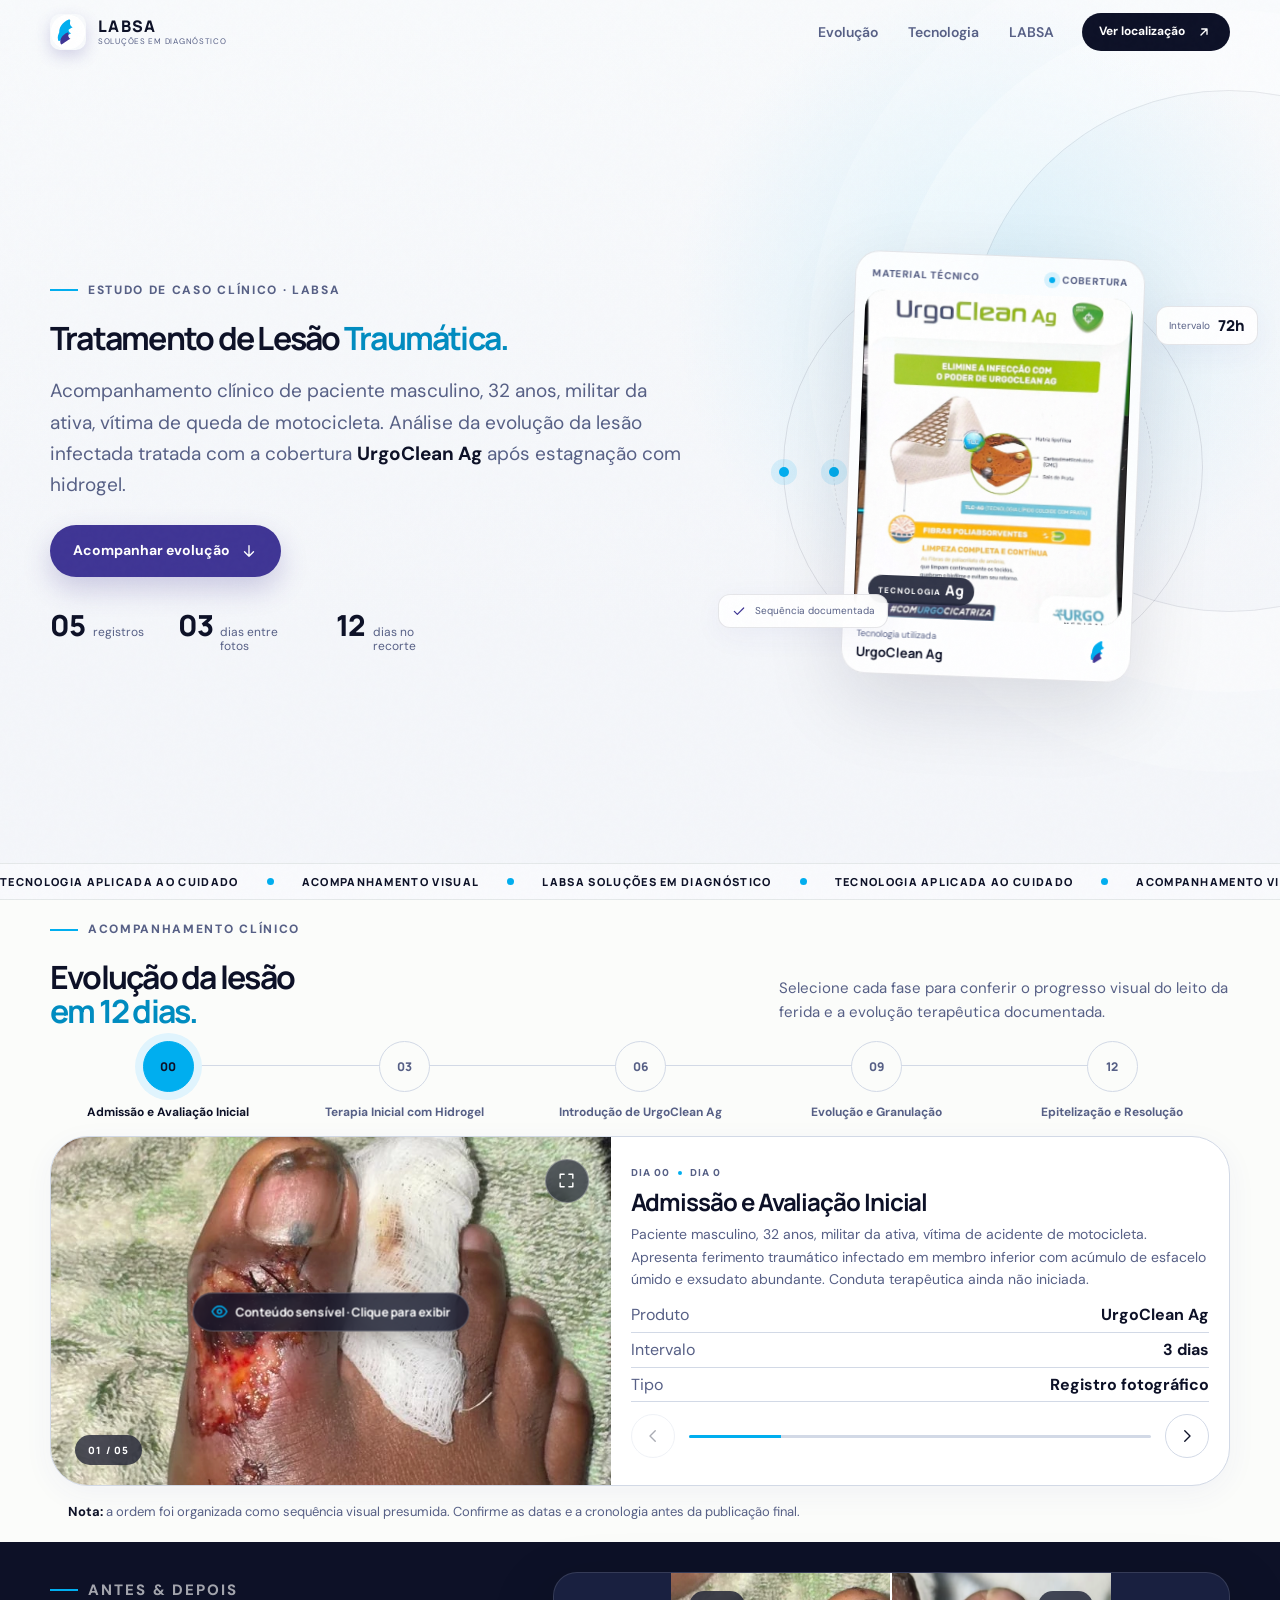
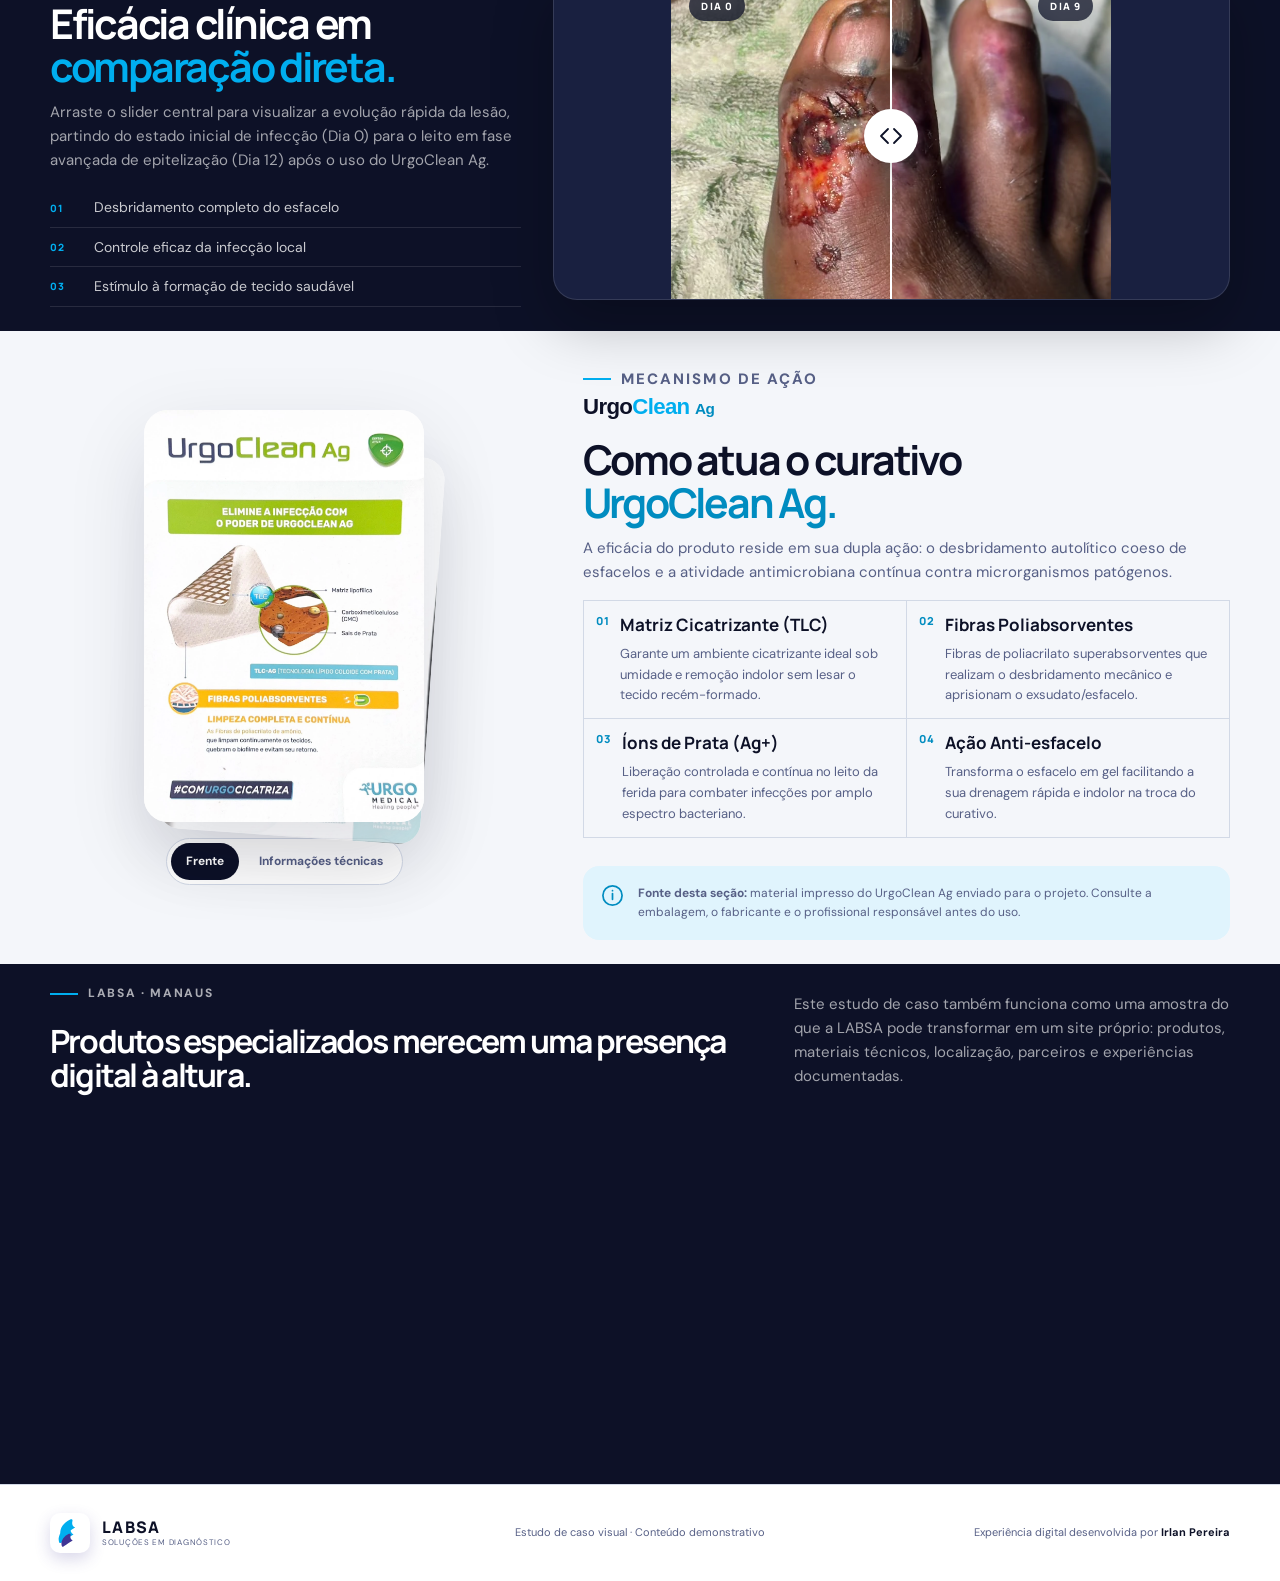
==== index.html @ f49d64cb "fix: corrige alinhamento da marca UrgoClean e adiciona controle amigavel de sensibilidade clinica" ====
<!doctype html>
<html lang="pt-BR" class="no-js">
<head>
  <meta charset="utf-8">
  <meta name="viewport" content="width=device-width, initial-scale=1">
  <meta name="theme-color" content="#0e2d28">
  <meta name="description" content="Estudo de caso visual LABSA com acompanhamento fotográfico em quatro registros e apresentação do UrgoClean Ag.">
  <meta property="og:title" content="LABSA · Estudo de caso visual">
  <meta property="og:description" content="Tecnologia, acompanhamento e cuidado apresentados em uma experiência digital responsiva.">
  <meta property="og:image" content="assets/brand/preview-card.webp">
  <title>LABSA · Estudo de caso visual</title>

  <link rel="preconnect" href="https://fonts.googleapis.com">
  <link rel="preconnect" href="https://fonts.gstatic.com" crossorigin>
  <link href="https://fonts.googleapis.com/css2?family=DM+Sans:wght@400;500;600;700&family=Manrope:wght@500;600;700;800&display=swap" rel="stylesheet">
  <link rel="icon" href="assets/brand/labsa-mark.svg" type="image/svg+xml">
  <link rel="stylesheet" href="styles.css">
  <script>document.documentElement.classList.remove('no-js');</script>
  <script src="case-data.js" defer></script>
  <script src="app.js" defer></script>
</head>
<body>
  <a class="skip-link" href="#conteudo">Ir para o conteúdo</a>

  <div class="reading-progress" aria-hidden="true"><span></span></div>

  <header class="site-header" data-header>
    <div class="header-shell">
      <a class="brand" href="#inicio" aria-label="LABSA — voltar ao início">
        <img src="assets/brand/labsa-mark.svg" alt="" width="46" height="46">
        <span class="brand-copy">
          <strong>LABSA</strong>
          <small>Soluções em Diagnóstico</small>
        </span>
      </a>

      <nav class="desktop-nav" aria-label="Navegação principal">
        <a href="#evolucao">Evolução</a>
        <a href="#tecnologia">Tecnologia</a>
        <a href="#labsa">LABSA</a>
      </nav>

      <a class="button button-small button-dark header-cta" data-maps-link href="#labsa" target="_blank" rel="noopener">
        Ver localização
        <svg aria-hidden="true" viewBox="0 0 24 24"><path d="m8 16 8-8M9 8h7v7"/></svg>
      </a>
    </div>
  </header>

  <main id="conteudo">
    <section class="hero" id="inicio">
      <div class="hero-grid page-shell">
        <div class="hero-copy reveal">
          <p class="eyebrow"><span></span> Estudo de Caso Clínico · LABSA</p>
          <h1>Tratamento de Lesão <em>Traumática.</em></h1>
          <p class="hero-lead">Acompanhamento clínico de paciente masculino, 32 anos, militar da ativa, vítima de queda de motocicleta. Análise da evolução da lesão infectada tratada com a cobertura <strong>UrgoClean Ag</strong> após estagnação com hidrogel.</p>

          <div class="hero-actions">
            <a class="button button-primary" href="#evolucao">
              Acompanhar evolução
              <svg aria-hidden="true" viewBox="0 0 24 24"><path d="M12 5v14m0 0 6-6m-6 6-6-6"/></svg>
            </a>
          </div>

          <div class="hero-stats" aria-label="Resumo do acompanhamento">
            <div><strong>05</strong><span>registros</span></div>
            <div><strong>03</strong><span>dias entre fotos</span></div>
            <div><strong>12</strong><span>dias no recorte</span></div>
          </div>
        </div>

        <div class="hero-visual reveal reveal-delay-1" aria-label="Prévia do estudo de caso">
          <div class="orbit orbit-one" aria-hidden="true"></div>
          <div class="orbit orbit-two" aria-hidden="true"></div>

          <article class="case-preview">
            <div class="preview-topline">
              <span>Material Técnico</span>
              <span class="live-dot"><i></i> Cobertura</span>
            </div>
            <div class="preview-image-wrap">
              <img src="assets/product/urgoclean-frente.webp" alt="Cobertura UrgoClean Ag" loading="eager">
              <div class="preview-label">
                <span>TECNOLOGIA</span>
                <strong>Ag</strong>
              </div>
            </div>
            <div class="preview-footer">
              <div>
                <small>Tecnologia utilizada</small>
                <strong>UrgoClean Ag</strong>
              </div>
              <span class="mini-mark"><img src="assets/brand/labsa-mark.svg" alt="LABSA"></span>
            </div>
          </article>

          <div class="floating-note note-one" aria-hidden="true">
            <span>Intervalo</span><strong>72h</strong>
          </div>
          <div class="floating-note note-two" aria-hidden="true">
            <svg viewBox="0 0 24 24"><path d="M5 12.5 9.5 17 19 7.5"/></svg>
            <span>Sequência documentada</span>
          </div>
        </div>
      </div>

      <div class="hero-marquee" aria-hidden="true">
        <div>
          <span>TECNOLOGIA APLICADA AO CUIDADO</span><i></i>
          <span>ACOMPANHAMENTO VISUAL</span><i></i>
          <span>LABSA SOLUÇÕES EM DIAGNÓSTICO</span><i></i>
          <span>TECNOLOGIA APLICADA AO CUIDADO</span><i></i>
          <span>ACOMPANHAMENTO VISUAL</span><i></i>
          <span>LABSA SOLUÇÕES EM DIAGNÓSTICO</span><i></i>
        </div>
      </div>
    </section>


    <section class="timeline-section" id="evolucao">
      <div class="page-shell">
        <div class="timeline-intro reveal">
          <div>
            <p class="eyebrow"><span></span> Acompanhamento Clínico</p>
            <h2>Evolução da lesão<br><em>em 12 dias.</em></h2>
          </div>
          <p>Selecione cada fase para conferir o progresso visual do leito da ferida e a evolução terapêutica documentada.</p>
        </div>

        <div class="timeline-app reveal" data-timeline>
          <div class="timeline-tabs" role="tablist" aria-label="Dias do acompanhamento"></div>

          <article class="timeline-panel">
            <div class="timeline-photo sensitive-blur" data-sensitive-photo>
              <img data-record-image src="assets/case/registro-01.webp" alt="">
              <button class="photo-expand" type="button" data-open-lightbox aria-label="Ampliar fotografia">
                <svg viewBox="0 0 24 24"><path d="M9 4H4v5m11-5h5v5M9 20H4v-5m11 5h5v-5"/></svg>
              </button>
              <button class="sensitive-overlay" type="button" data-reveal-sensitive aria-label="Revelar ou ocultar imagem clínica sensível">
                <svg viewBox="0 0 24 24"><path d="M1 12s4-8 11-8 11 8 11 8-4 8-11 8-11-8-11-8z"/><circle cx="12" cy="12" r="3"/></svg>
                <span class="sensitive-text-blur">Conteúdo sensível · Clique para exibir</span>
                <span class="sensitive-text-clean">Clique para ampliar</span>
              </button>
              <span class="image-counter" data-image-counter>01 / 05</span>
            </div>

            <div class="timeline-content">
              <div class="record-kicker"><span data-record-day>DIA 00</span><i></i><span data-record-date>Data a confirmar</span></div>
              <h3 data-record-label>Registro inicial</h3>
              <p data-record-note></p>

              <dl class="record-facts">
                <div><dt>Produto</dt><dd>UrgoClean Ag</dd></div>
                <div><dt>Intervalo</dt><dd>3 dias</dd></div>
                <div><dt>Tipo</dt><dd>Registro fotográfico</dd></div>
              </dl>

              <div class="timeline-controls">
                <button type="button" data-record-prev aria-label="Registro anterior">
                  <svg viewBox="0 0 24 24"><path d="m15 5-7 7 7 7"/></svg>
                </button>
                <div class="timeline-meter"><span></span></div>
                <button type="button" data-record-next aria-label="Próximo registro">
                  <svg viewBox="0 0 24 24"><path d="m9 5 7 7-7 7"/></svg>
                </button>
              </div>
            </div>
          </article>
        </div>

        <p class="clinical-caption reveal"><strong>Nota:</strong> a ordem foi organizada como sequência visual presumida. Confirme as datas e a cronologia antes da publicação final.</p>
      </div>
    </section>

    <section class="comparison-section" id="comparacao">
      <div class="page-shell comparison-grid">
        <div class="comparison-copy reveal">
          <p class="eyebrow eyebrow-light"><span></span> Antes & Depois</p>
          <h2>Eficácia clínica em<br><em>comparação direta.</em></h2>
          <p>Arraste o slider central para visualizar a evolução rápida da lesão, partindo do estado inicial de infecção (Dia 0) para o leito em fase avançada de epitelização (Dia 12) após o uso do UrgoClean Ag.</p>
          <ul class="clean-list">
            <li><span>01</span> Desbridamento completo do esfacelo</li>
            <li><span>02</span> Controle eficaz da infecção local</li>
            <li><span>03</span> Estímulo à formação de tecido saudável</li>
          </ul>
        </div>

        <div class="comparison-wrap reveal reveal-delay-1" data-comparison>
          <div class="comparison-stage">
            <img class="comparison-base" src="assets/case/registro-04.webp" alt="Registro do dia 9">
            <div class="comparison-overlay">
              <img src="assets/case/registro-01.webp" alt="Registro do dia 0">
            </div>
            <input type="range" min="0" max="100" value="50" aria-label="Controle de comparação entre o primeiro e o último registro">
            <div class="comparison-line" aria-hidden="true"><span><svg viewBox="0 0 24 24"><path d="m9 5-7 7 7 7m6-14 7 7-7 7"/></svg></span></div>
            <span class="compare-tag tag-before">DIA 0</span>
            <span class="compare-tag tag-after">DIA 9</span>
          </div>
        </div>
      </div>
    </section>

    <section class="technology-section" id="tecnologia">
      <div class="page-shell technology-grid">
        <div class="product-visual reveal">
          <div class="product-page-stack">
            <button class="product-page active" type="button" data-product-page="front" aria-label="Ver frente do material">
              <img src="assets/product/urgoclean-frente.webp" alt="Frente do material técnico UrgoClean Ag">
            </button>
            <button class="product-page" type="button" data-product-page="back" aria-label="Ver verso do material">
              <img src="assets/product/urgoclean-verso.webp" alt="Verso do material técnico UrgoClean Ag">
            </button>
          </div>
          <div class="product-switch" role="group" aria-label="Alternar páginas do material técnico">
            <button class="active" type="button" data-product-switch="front">Frente</button>
            <button type="button" data-product-switch="back">Informações técnicas</button>
          </div>
        </div>

        <div class="technology-copy reveal reveal-delay-1">
          <p class="eyebrow"><span></span> Mecanismo de Ação</p>
          <img class="urgo-wordmark" src="assets/brand/urgo-symbol.svg" alt="UrgoClean Ag">
          <h2>Como atua o curativo<br><em>UrgoClean Ag.</em></h2>
          <p>A eficácia do produto reside em sua dupla ação: o desbridamento autolítico coeso de esfacelos e a atividade antimicrobiana contínua contra microrganismos patógenos.</p>

          <div class="technology-features">
            <article>
              <span>01</span>
              <div><h3>Matriz Cicatrizante (TLC)</h3><p>Garante um ambiente cicatrizante ideal sob umidade e remoção indolor sem lesar o tecido recém-formado.</p></div>
            </article>
            <article>
              <span>02</span>
              <div><h3>Fibras Poliabsorventes</h3><p>Fibras de poliacrilato superabsorventes que realizam o desbridamento mecânico e aprisionam o exsudato/esfacelo.</p></div>
            </article>
            <article>
              <span>03</span>
              <div><h3>Íons de Prata (Ag+)</h3><p>Liberação controlada e contínua no leito da ferida para combater infecções por amplo espectro bacteriano.</p></div>
            </article>
            <article>
              <span>04</span>
              <div><h3>Ação Anti-esfacelo</h3><p>Transforma o esfacelo em gel facilitando a sua drenagem rápida e indolor na troca do curativo.</p></div>
            </article>
          </div>

          <div class="manufacturer-note">
            <svg viewBox="0 0 24 24" aria-hidden="true"><path d="M12 22a10 10 0 1 0 0-20 10 10 0 0 0 0 20Z"/><path d="M12 10v6m0-9h.01"/></svg>
            <p><strong>Fonte desta seção:</strong> material impresso do UrgoClean Ag enviado para o projeto. Consulte a embalagem, o fabricante e o profissional responsável antes do uso.</p>
          </div>
        </div>
      </div>
    </section>

    <section class="labsa-section" id="labsa">
      <div class="page-shell">
        <div class="labsa-heading reveal">
          <div>
            <p class="eyebrow eyebrow-light"><span></span> LABSA · Manaus</p>
            <h2>Produtos especializados merecem uma presença digital à altura.</h2>
          </div>
          <p>Este estudo de caso também funciona como uma amostra do que a LABSA pode transformar em um site próprio: produtos, materiais técnicos, localização, parceiros e experiências documentadas.</p>
        </div>

        <div class="location-card reveal">
          <div class="map-wrap">
            <iframe title="Localização da LABSA em Manaus" loading="lazy" referrerpolicy="no-referrer-when-downgrade" src="https://www.google.com/maps?q=-3.1026555,-60.0075799&z=16&output=embed"></iframe>
          </div>
          <div class="location-copy">
            <img src="assets/brand/labsa-mark.svg" alt="" width="64" height="64">
            <p class="location-overline">Loja de artigos hospitalares</p>
            <h3>LABSA Soluções em Diagnóstico</h3>
            <p>Manaus, Amazonas</p>
            <div class="location-actions">
              <a class="button button-primary" data-maps-link href="https://maps.app.goo.gl/WGduTvrcb6qpPFig6" target="_blank" rel="noopener">Abrir no Google Maps <svg viewBox="0 0 24 24"><path d="m8 16 8-8M9 8h7v7"/></svg></a>
              <a class="text-link" href="#contato">Ver possibilidades para o site <svg viewBox="0 0 24 24"><path d="m9 5 7 7-7 7"/></svg></a>
            </div>
          </div>
        </div>

        <div class="digital-opportunities reveal" id="contato">
          <p>O que essa experiência pode se tornar</p>
          <div class="opportunity-row">
            <span>Catálogo de produtos</span><span>Materiais técnicos</span><span>Parceiros e marcas</span><span>Atendimento comercial</span><span>Conteúdo profissional</span>
          </div>
        </div>
      </div>
    </section>

  </main>

  <footer class="site-footer">
    <div class="page-shell footer-grid">
      <a class="brand brand-footer" href="#inicio">
        <img src="assets/brand/labsa-mark.svg" alt="" width="44" height="44">
        <span class="brand-copy"><strong>LABSA</strong><small>Soluções em Diagnóstico</small></span>
      </a>
      <p>Estudo de caso visual · Conteúdo demonstrativo</p>
      <p>Experiência digital desenvolvida por <strong>Irlan Pereira</strong></p>
    </div>
  </footer>



  <dialog class="lightbox" data-lightbox aria-label="Fotografia ampliada">
    <button class="lightbox-close" type="button" data-lightbox-close aria-label="Fechar fotografia"><svg viewBox="0 0 24 24"><path d="m6 6 12 12M18 6 6 18"/></svg></button>
    <button class="lightbox-nav lightbox-prev" type="button" data-lightbox-prev aria-label="Fotografia anterior">
      <svg viewBox="0 0 24 24"><path d="m15 19-7-7 7-7"/></svg>
    </button>
    <button class="lightbox-nav lightbox-next" type="button" data-lightbox-next aria-label="Próxima fotografia">
      <svg viewBox="0 0 24 24"><path d="m9 5 7 7-7 7"/></svg>
    </button>
    <figure>
      <img data-lightbox-image src="" alt="">
      <figcaption data-lightbox-caption></figcaption>
    </figure>
  </dialog>

  <noscript>
    <div class="noscript-note">Ative o JavaScript para usar a linha do tempo, o comparador e as animações desta apresentação.</div>
  </noscript>
</body>
</html>
---- styles.css ----
:root {
  --ink: #0d1127; /* Azul marinho/índigo escuro da marca */
  --ink-2: #192040;
  --ink-soft: #576086;
  --paper: #f4f6fa; /* Fundo cinza-azulado clínico limpo */
  --paper-2: #e8ecf3;
  --white: #ffffff;
  --line: #d2d9e6;
  --lime: #00AEEF; /* Cyan da marca LABSA */
  --lime-dark: #008cc0;
  --lime-soft: #e0f4fd;
  --blue: #3f3595; /* Violeta da marca LABSA */
  --orange: #ed9a2c;
  --shadow-sm: 0 8px 30px rgba(63, 53, 149, 0.05);
  --shadow-lg: 0 28px 80px rgba(13, 17, 39, 0.12);
  --radius-sm: 16px;
  --radius-md: 26px;
  --radius-lg: 38px;
  --shell: min(1180px, calc(100vw - 48px));
  --header-height: 64px;
  --ease: cubic-bezier(.22, .72, .2, 1);
}

* { box-sizing: border-box; }
html { scroll-behavior: smooth; scroll-padding-top: 80px; }
body {
  margin: 0;
  color: var(--ink);
  background: var(--paper);
  font-family: "DM Sans", "Segoe UI", Arial, sans-serif;
  font-size: 16px;
  line-height: 1.6;
  overflow-x: hidden;
  -webkit-font-smoothing: antialiased;
  text-rendering: optimizeLegibility;
}
body::before {
  content: "";
  position: fixed;
  inset: 0;
  pointer-events: none;
  z-index: 999;
  opacity: .022;
  background-image: url("data:image/svg+xml,%3Csvg viewBox='0 0 180 180' xmlns='http://www.w3.org/2000/svg'%3E%3Cfilter id='n'%3E%3CfeTurbulence type='fractalNoise' baseFrequency='.9' numOctaves='4' stitchTiles='stitch'/%3E%3C/filter%3E%3Crect width='100%25' height='100%25' filter='url(%23n)' opacity='.8'/%3E%3C/svg%3E");
}

::selection { color: var(--ink); background: var(--lime); }
img { max-width: 100%; display: block; }
a { color: inherit; }
button, input { font: inherit; }
button { color: inherit; }
svg { display: block; fill: none; stroke: currentColor; stroke-width: 1.8; stroke-linecap: round; stroke-linejoin: round; }

.page-shell { width: var(--shell); margin-inline: auto; }
.skip-link {
  position: fixed;
  left: 16px;
  top: -80px;
  z-index: 1000;
  padding: 12px 18px;
  border-radius: 10px;
  color: white;
  background: var(--ink);
  transition: top .2s;
}
.skip-link:focus { top: 16px; }

.reading-progress {
  position: fixed;
  inset: 0 0 auto 0;
  height: 3px;
  z-index: 300;
  background: transparent;
}
.reading-progress span { display: block; width: 0; height: 100%; background: var(--lime); }

.site-header {
  position: fixed;
  top: 0;
  left: 0;
  right: 0;
  z-index: 200;
  border-bottom: 1px solid transparent;
  transition: background .3s, border-color .3s, transform .3s;
}
.site-header.header-hidden {
  transform: translateY(-100%);
}
.site-header.scrolled {
  background: rgba(245, 247, 243, .88);
  border-color: rgba(16, 46, 42, .10);
  backdrop-filter: blur(18px);
  -webkit-backdrop-filter: blur(18px);
}
.header-shell {
  width: var(--shell);
  height: var(--header-height);
  margin-inline: auto;
  display: flex;
  align-items: center;
  justify-content: space-between;
  gap: 28px;
}
.brand {
  display: inline-flex;
  align-items: center;
  gap: 12px;
  text-decoration: none;
  min-width: max-content;
}
.brand img { width: 36px; height: 36px; border-radius: 10px; box-shadow: 0 6px 16px rgba(63, 53, 149, .2); }
.brand-copy { display: flex; flex-direction: column; line-height: 1.05; }
.brand-copy strong { font: 800 16px/1 "Manrope", sans-serif; letter-spacing: .08em; }
.brand-copy small { margin-top: 3px; color: var(--ink-soft); font-size: 8px; letter-spacing: .09em; text-transform: uppercase; }
.desktop-nav { display: flex; align-items: center; gap: 30px; margin-left: auto; }
.desktop-nav a { position: relative; text-decoration: none; color: var(--ink-soft); font-size: 14px; font-weight: 600; }
.desktop-nav a::after { content: ""; position: absolute; left: 0; right: 100%; bottom: -8px; height: 2px; background: var(--lime); transition: right .3s var(--ease); }
.desktop-nav a:hover::after, .desktop-nav a:focus-visible::after { right: 0; }

.button {
  min-height: 52px;
  display: inline-flex;
  align-items: center;
  justify-content: center;
  gap: 10px;
  padding: 0 22px;
  border: 1px solid transparent;
  border-radius: 999px;
  text-decoration: none;
  cursor: pointer;
  font-weight: 700;
  font-size: 14px;
  transition: transform .25s var(--ease), box-shadow .25s, background .25s, color .25s, border-color .25s;
}
.button:hover { transform: translateY(-2px); }
.button:active { transform: translateY(0); }
.button svg { width: 18px; height: 18px; }
.button-primary { color: white; background: var(--blue); box-shadow: 0 12px 28px rgba(63, 53, 149, .23); }
.button-primary:hover { background: #2f277a; box-shadow: 0 18px 34px rgba(63, 53, 149, .28); }
.button-dark { color: white; background: var(--ink); }
.button-dark:hover { background: var(--ink-2); }
.button-ghost { color: var(--ink); background: transparent; border-color: rgba(13, 17, 39, .25); }
.button-ghost:hover { border-color: var(--ink); background: rgba(255,255,255,.6); }
.button-small { min-height: 38px; padding: 0 16px; font-size: 12px; }

.hero {
  position: relative;
  min-height: 100svh;
  padding-top: var(--header-height);
  overflow: hidden;
  background:
    radial-gradient(circle at 78% 34%, rgba(0, 174, 239, .12), transparent 28%),
    linear-gradient(180deg, #f8fafc 0%, var(--paper) 70%);
}
.hero::before {
  content: "";
  position: absolute;
  width: 520px;
  height: 520px;
  right: -210px;
  top: 90px;
  border: 1px solid rgba(13, 17, 39, .08);
  border-radius: 50%;
  box-shadow: 0 0 0 80px rgba(255,255,255,.25), 0 0 0 160px rgba(255,255,255,.16);
}
.hero-grid {
  min-height: calc(100svh - var(--header-height) - 20px);
  display: grid;
  grid-template-columns: minmax(0, 1fr) minmax(300px, .72fr);
  align-items: center;
  gap: clamp(24px, 4vw, 48px);
  padding-block: 20px 30px;
}
.eyebrow {
  display: flex;
  align-items: center;
  gap: 10px;
  margin: 0 0 22px;
  color: var(--ink-soft);
  font-size: 12px;
  font-weight: 800;
  letter-spacing: .14em;
  text-transform: uppercase;
}
.eyebrow span { width: 28px; height: 2px; background: var(--lime); }
.eyebrow-light { color: rgba(255,255,255,.65); }
.hero h1, .section-heading h2, .timeline-intro h2, .comparison-copy h2, .technology-copy h2, .labsa-heading h2, .closing-inner h2 {
  margin: 0;
  font: 700 clamp(22px, 2.5vw, 32px)/1.05 "Manrope", sans-serif;
  letter-spacing: -.055em;
}
.hero h1 em, .section-heading h2 em, .timeline-intro h2 em, .comparison-copy h2 em, .technology-copy h2 em, .closing-inner h2 em {
  color: var(--lime-dark);
  font-style: normal;
}
.hero-lead {
  max-width: 640px;
  margin: 20px 0 0;
  color: var(--ink-soft);
  font-size: clamp(16px, 1.5vw, 19px);
  line-height: 1.65;
}
.hero-lead strong { color: var(--ink); }
.hero-actions { display: flex; flex-wrap: wrap; gap: 12px; margin-top: 24px; }
.hero-stats { display: flex; gap: 34px; margin-top: 34px; }
.hero-stats div { display: grid; grid-template-columns: auto 1fr; align-items: baseline; column-gap: 8px; }
.hero-stats strong { font: 800 29px/1 "Manrope"; letter-spacing: -.04em; }
.hero-stats span { max-width: 82px; color: var(--ink-soft); font-size: 12px; line-height: 1.2; }

.hero-visual { position: relative; min-height: 400px; display: grid; place-items: center; }
.orbit { position: absolute; border-radius: 50%; border: 1px solid rgba(13, 17, 39, .10); }
.orbit-one { width: 420px; height: 420px; animation: slowSpin 24s linear infinite; }
.orbit-one::before, .orbit-two::before { content: ""; position: absolute; top: 50%; left: -5px; width: 10px; height: 10px; border-radius: 50%; background: var(--lime); box-shadow: 0 0 0 8px rgba(0, 174, 239, .12); }
.orbit-two { width: 320px; height: 320px; border-style: dashed; animation: slowSpinReverse 32s linear infinite; }
.case-preview {
  position: relative;
  width: min(290px, 95%);
  padding: 10px;
  border-radius: 24px;
  background: rgba(255,255,255,.84);
  border: 1px solid rgba(13, 17, 39, .10);
  box-shadow: var(--shadow-lg);
  backdrop-filter: blur(14px);
  transform: rotate(2.2deg);
  z-index: 2;
}
.preview-topline, .preview-footer { display: flex; align-items: center; justify-content: space-between; padding: 4px 6px 8px; }
.preview-topline { color: var(--ink-soft); font-size: 10px; font-weight: 800; letter-spacing: .08em; text-transform: uppercase; }
.live-dot { display: inline-flex; align-items: center; gap: 7px; }
.live-dot i { width: 6px; height: 6px; border-radius: 50%; background: var(--lime); box-shadow: 0 0 0 5px rgba(0, 174, 239, .14); }
.preview-image-wrap { position: relative; overflow: hidden; aspect-ratio: .82; border-radius: 20px; background: #cad2cc; }
.preview-image-wrap > img { width: 100%; height: 100%; object-fit: cover; object-position: 50% 43%; }
.preview-label { position: absolute; left: 14px; bottom: 14px; display: flex; align-items: baseline; gap: 4px; padding: 6px 10px; border-radius: 999px; color: white; background: rgba(13, 17, 39, .84); backdrop-filter: blur(8px); }
.preview-label span { font-size: 8px; font-weight: 800; letter-spacing: .12em; }
.preview-label strong { font: 800 14px/1 "Manrope"; }
.preview-footer { padding: 10px 4px 2px; }
.preview-footer div { display: flex; flex-direction: column; }
.preview-footer small { color: var(--ink-soft); font-size: 9px; }
.preview-footer strong { margin-top: 2px; font: 700 13px "Manrope"; }
.mini-mark { width: 32px; height: 32px; }
.mini-mark img { border-radius: 10px; }
.floating-note { position: absolute; z-index: 3; display: flex; align-items: center; gap: 8px; padding: 8px 12px; border: 1px solid rgba(13, 17, 39, .1); border-radius: 12px; background: rgba(255,255,255,.9); box-shadow: var(--shadow-sm); backdrop-filter: blur(12px); }
.floating-note span { color: var(--ink-soft); font-size: 10px; }
.floating-note strong { font: 800 15px "Manrope"; }
.floating-note svg { width: 16px; height: 16px; color: var(--blue); }
.note-one { top: 12%; right: -6%; animation: floatY 5.5s ease-in-out infinite; }
.note-two { left: -8%; bottom: 12%; animation: floatY 6.5s 1s ease-in-out infinite; }

.hero-marquee { position: absolute; left: 0; right: 0; bottom: 0; overflow: hidden; border-block: 1px solid rgba(16,46,42,.09); background: rgba(255,255,255,.45); }
.hero-marquee > div { width: max-content; display: flex; align-items: center; gap: 28px; padding: 10px 0; animation: marquee 30s linear infinite; }
.hero-marquee span { font: 800 11px "Manrope"; letter-spacing: .12em; }
.hero-marquee i { width: 7px; height: 7px; border-radius: 50%; background: var(--lime); }

.clinical-media { position: relative; }
.clinical-media > img, .clinical-media .comparison-stage { transition: filter .5s, transform .5s; }
.clinical-locked .clinical-media > img, .clinical-locked .clinical-media .comparison-stage { filter: blur(22px) saturate(.55); transform: scale(1.03); }
.clinical-shield {
  position: absolute;
  inset: 0;
  z-index: 5;
  display: flex;
  flex-direction: column;
  align-items: center;
  justify-content: center;
  gap: 5px;
  padding: 24px;
  text-align: center;
  color: white;
  background: linear-gradient(180deg, rgba(10,34,30,.34), rgba(10,34,30,.72));
  transition: opacity .35s, visibility .35s;
}
body:not(.clinical-locked) .clinical-shield { opacity: 0; visibility: hidden; pointer-events: none; }
.shield-icon { width: 54px; height: 54px; display: grid; place-items: center; margin-bottom: 8px; border: 1px solid rgba(255,255,255,.32); border-radius: 18px; background: rgba(255,255,255,.12); backdrop-filter: blur(10px); }
.shield-icon svg { width: 28px; height: 28px; }
.clinical-shield strong { font: 700 17px "Manrope"; }
.clinical-shield small { color: rgba(255,255,255,.74); font-size: 11px; }
.clinical-shield button { margin-top: 8px; padding: 8px 13px; color: var(--ink); border: 0; border-radius: 999px; background: var(--lime); cursor: pointer; font-size: 12px; font-weight: 800; }

.method-section { position: relative; padding: 130px 0; color: white; background: var(--ink); overflow: hidden; }
.method-section::before { content: ""; position: absolute; width: 760px; height: 760px; left: -350px; bottom: -450px; border: 1px solid rgba(255,255,255,.08); border-radius: 50%; box-shadow: 0 0 0 85px rgba(255,255,255,.015), 0 0 0 170px rgba(255,255,255,.012); }
.section-heading { display: grid; grid-template-columns: 1.2fr .8fr; align-items: end; gap: 80px; }
.section-heading h2 { font-size: clamp(45px, 5.3vw, 74px); }
.section-heading h2 em { color: var(--lime); }
.section-heading > p:last-child { max-width: 460px; margin: 0 0 5px; color: rgba(255,255,255,.63); font-size: 18px; }
.method-grid { display: grid; grid-template-columns: repeat(3, 1fr); gap: 16px; margin-top: 72px; }
.method-card { position: relative; min-height: 330px; padding: 34px; border: 1px solid rgba(255,255,255,.11); border-radius: var(--radius-md); background: rgba(255,255,255,.035); overflow: hidden; transition: transform .3s var(--ease), background .3s, border-color .3s; }
.method-card:hover { transform: translateY(-7px); background: rgba(255,255,255,.06); border-color: rgba(147,200,62,.4); }
.method-index { position: absolute; top: 26px; right: 28px; color: rgba(255,255,255,.22); font: 800 12px "Manrope"; letter-spacing: .14em; }
.method-icon { width: 54px; height: 54px; display: grid; place-items: center; border-radius: 17px; color: var(--ink); background: var(--lime); }
.method-icon svg { width: 25px; height: 25px; }
.method-card h3 { margin: 72px 0 14px; font: 700 23px "Manrope"; letter-spacing: -.02em; }
.method-card p { margin: 0; color: rgba(255,255,255,.62); }

.timeline-section { padding: 20px 0; background: #fbfcfa; }
.timeline-intro { display: grid; grid-template-columns: 1.1fr .7fr; align-items: end; gap: 20px; }
.timeline-intro h2 { font-size: clamp(22px, 2.5vw, 32px); }
.timeline-intro > p { margin: 0 0 4px; color: var(--ink-soft); font-size: 15px; }
.timeline-intro code { padding: 2px 7px; border-radius: 6px; color: var(--ink); background: var(--lime-soft); }
.timeline-app { margin-top: 12px; }
.timeline-tabs { position: relative; display: grid; grid-template-columns: repeat(5, 1fr); margin-bottom: 12px; }
.timeline-tabs::before { content: ""; position: absolute; top: 25px; left: 10%; right: 10%; height: 1px; background: var(--line); }
.timeline-tab { position: relative; z-index: 1; display: flex; flex-direction: column; align-items: center; gap: 11px; border: 0; background: none; cursor: pointer; }
.timeline-tab i { width: 51px; height: 51px; display: grid; place-items: center; border-radius: 50%; border: 1px solid var(--line); color: var(--ink-soft); background: #fbfcfa; font: 800 12px "Manrope"; transition: .3s var(--ease); }
.timeline-tab span { color: var(--ink-soft); font-size: 12px; font-weight: 700; }
.timeline-tab.active i { color: var(--ink); border-color: var(--lime); background: var(--lime); box-shadow: 0 0 0 8px var(--lime-soft); }
.timeline-tab.active span { color: var(--ink); }
.timeline-panel { height: 350px; min-height: 350px; display: grid; grid-template-columns: 0.95fr 1.05fr; border: 1px solid var(--line); border-radius: var(--radius-lg); overflow: hidden; background: white; box-shadow: var(--shadow-sm); }
.timeline-photo { position: relative; height: 350px; min-height: 350px; overflow: hidden; background: #dcdfe6; cursor: zoom-in; }
.timeline-photo > img { width: 100%; height: 100%; object-fit: cover; transition: opacity .12s var(--ease), transform .35s var(--ease), filter .35s var(--ease); }
.timeline-photo.changing > img { opacity: 0; transform: scale(1.015); }
.timeline-photo.sensitive-blur > img { filter: blur(14px) scale(1.05); }
.photo-expand { position: absolute; top: 22px; right: 22px; z-index: 4; width: 44px; height: 44px; display: grid; place-items: center; border: 1px solid rgba(255,255,255,.3); border-radius: 50%; color: white; background: rgba(13, 17, 39, .62); backdrop-filter: blur(8px); cursor: pointer; transition: transform 0.2s; }
.photo-expand:hover { transform: scale(1.1); }
.photo-expand svg { width: 19px; height: 19px; }

.sensitive-overlay {
  position: absolute;
  top: 50%;
  left: 50%;
  transform: translate(-50%, -50%);
  z-index: 5;
  display: flex;
  align-items: center;
  gap: 8px;
  padding: 10px 18px;
  border: 1px solid rgba(255, 255, 255, 0.25);
  border-radius: 999px;
  color: white;
  background: rgba(13, 17, 39, 0.78);
  backdrop-filter: blur(10px);
  font: 700 12px "Manrope", sans-serif;
  cursor: pointer;
  box-shadow: 0 8px 24px rgba(0, 0, 0, 0.25);
  transition: background 0.25s, border-color 0.25s, transform 0.25s, opacity 0.3s;
}
.sensitive-overlay:hover {
  background: var(--ink);
  border-color: var(--lime);
  transform: translate(-50%, -53%);
}
.sensitive-overlay svg { width: 16px; height: 16px; stroke: var(--lime); stroke-width: 2.2; }
.timeline-photo:not(.sensitive-blur) .sensitive-text-blur { display: none; }
.timeline-photo.sensitive-blur .sensitive-text-clean { display: none; }
.timeline-photo:not(.sensitive-blur) .sensitive-overlay {
  top: auto;
  left: auto;
  right: 16px;
  bottom: 16px;
  transform: translateY(8px);
  opacity: 0;
  padding: 8px 14px;
  font-size: 11px;
  background: rgba(13, 17, 39, 0.65);
}
.timeline-photo:not(.sensitive-blur):hover .sensitive-overlay {
  opacity: 1;
  transform: translateY(0);
}
.timeline-photo:not(.sensitive-blur):hover > img { transform: scale(1.025); filter: brightness(0.95); }
.image-counter { position: absolute; left: 24px; bottom: 22px; z-index: 4; padding: 8px 13px; color: white; border-radius: 999px; background: rgba(13, 17, 39, .7); backdrop-filter: blur(9px); font: 800 10px "Manrope"; letter-spacing: .12em; }
.timeline-content { display: flex; flex-direction: column; justify-content: center; padding: 16px 20px; }
.record-kicker { display: flex; align-items: center; gap: 8px; color: var(--ink-soft); font-size: 10px; font-weight: 800; letter-spacing: .1em; text-transform: uppercase; }
.record-kicker i { width: 4px; height: 4px; border-radius: 50%; background: var(--lime); }
.timeline-content h3 { margin: 8px 0; font: 700 clamp(18px, 2.2vw, 24px)/1.1 "Manrope"; letter-spacing: -.045em; }
.timeline-content > p { margin: 0; color: var(--ink-soft); font-size: 14px; }
.record-facts { margin: 8px 0 0; }
.record-facts div { display: flex; justify-content: space-between; gap: 20px; padding: 4px 0; border-bottom: 1px solid var(--line); }
.record-facts dt { color: var(--ink-soft); }
.record-facts dd { margin: 0; font-weight: 700; }
.timeline-controls { display: grid; grid-template-columns: 44px 1fr 44px; align-items: center; gap: 14px; margin-top: 12px; }
.timeline-controls scale { width: 44px; height: 44px; display: grid; place-items: center; border: 1px solid var(--line); border-radius: 50%; background: white; cursor: pointer; transition: .2s; }
.timeline-controls button { width: 44px; height: 44px; display: grid; place-items: center; border: 1px solid var(--line); border-radius: 50%; background: white; cursor: pointer; transition: .2s; }
.timeline-controls button:hover { border-color: var(--ink); background: var(--ink); color: white; }
.timeline-controls button:disabled { opacity: .35; cursor: not-allowed; }
.timeline-controls svg { width: 18px; height: 18px; }
.timeline-meter { height: 3px; border-radius: 999px; background: var(--line); overflow: hidden; }
.timeline-meter span { display: block; width: 25%; height: 100%; background: var(--lime); transition: width .4s var(--ease); }
.clinical-caption { margin: 16px 18px 0; color: var(--ink-soft); font-size: 13px; }
.clinical-caption strong { color: var(--ink); }

.comparison-section { padding: 24px 0; color: white; background: var(--ink); }
.comparison-grid { display: grid; grid-template-columns: .82fr 1.18fr; gap: 32px; align-items: center; }
.comparison-copy h2 { font-size: clamp(24px, 3.2vw, 42px); }
.comparison-copy h2 em { color: var(--lime); }
.comparison-copy > p { margin: 12px 0 0; color: rgba(255,255,255,.62); font-size: 15px; }
.clean-list { list-style: none; padding: 0; margin: 16px 0 0; }
.clean-list li { display: flex; align-items: center; gap: 14px; padding: 8px 0; border-bottom: 1px solid rgba(255,255,255,.11); color: rgba(255,255,255,.78); font-size: 14px; }
.clean-list span { width: 30px; color: var(--lime); font: 800 10px "Manrope"; letter-spacing: .1em; }
.comparison-wrap { position: relative; border: 1px solid rgba(255,255,255,.12); border-radius: 24px; overflow: hidden; background: var(--ink-2); box-shadow: 0 24px 60px rgba(0,0,0,.25); }
.comparison-stage { position: relative; aspect-ratio: 1.35; max-width: 440px; margin: 0 auto; overflow: hidden; }
.comparison-stage img { position: absolute; inset: 0; width: 100%; height: 100%; object-fit: cover; object-position: 50% 48%; }
.comparison-overlay { position: absolute; inset: 0; width: 50%; overflow: hidden; border-right: 0; }
.comparison-overlay img { width: calc(100vw); max-width: none; object-position: 50% 54%; }
.comparison-stage input { position: absolute; inset: 0; z-index: 4; width: 100%; height: 100%; opacity: 0; cursor: ew-resize; }
.comparison-line { position: absolute; top: 0; bottom: 0; left: 50%; z-index: 3; width: 2px; background: white; transform: translateX(-50%); pointer-events: none; }
.comparison-line span { position: absolute; top: 50%; left: 50%; width: 54px; height: 54px; display: grid; place-items: center; border-radius: 50%; color: var(--ink); background: white; transform: translate(-50%, -50%); box-shadow: 0 8px 25px rgba(0,0,0,.2); }
.comparison-line svg { width: 24px; height: 24px; }
.compare-tag { position: absolute; top: 18px; z-index: 2; padding: 8px 12px; border-radius: 999px; color: white; background: rgba(13, 17, 39, .74); backdrop-filter: blur(8px); font: 800 10px "Manrope"; letter-spacing: .12em; }
.tag-before { left: 18px; }
.tag-after { right: 18px; }.technology-section { padding: 24px 0; background: var(--paper); }
.technology-grid { display: grid; grid-template-columns: .84fr 1.16fr; gap: clamp(32px, 5vw, 64px); align-items: center; }
.product-visual { position: relative; width: 100%; min-height: 440px; display: grid; place-items: center; }
.product-page-stack { position: relative; width: min(280px, 90%); aspect-ratio: .68; perspective: 1400px; }
.product-page { position: absolute; inset: 0; padding: 0; border: 0; border-radius: 24px; overflow: hidden; background: white; box-shadow: var(--shadow-lg); cursor: pointer; transform-origin: left center; transition: opacity .55s var(--ease), transform .55s var(--ease), filter .55s; }
.product-page img { width: 100%; height: 100%; object-fit: cover; }
.product-page[data-product-page="front"] { transform: translate(-12px, 0) rotate(-3deg); z-index: 2; }
.product-page[data-product-page="back"] { transform: translate(26px, 18px) rotate(4deg) scale(.94); z-index: 1; filter: saturate(.7); }
.product-page.active { z-index: 3; transform: translate(0,0) rotate(0deg) scale(1); filter: none; }
.product-page:not(.active) { opacity: .76; }
.product-switch { display: inline-flex; gap: 5px; margin-top: 16px; padding: 4px; border: 1px solid var(--line); border-radius: 999px; background: white; }
.product-switch button { padding: 9px 15px; border: 0; border-radius: 999px; color: var(--ink-soft); background: none; cursor: pointer; font-size: 12px; font-weight: 700; }
.product-switch button.active { color: white; background: var(--ink); }
.urgo-wordmark { width: 160px; margin: 0 0 16px; }
.technology-copy h2 { font-size: clamp(24px, 3.2vw, 42px); }
.technology-copy > p { margin: 12px 0 0; color: var(--ink-soft); font-size: 15px; }
.technology-features { display: grid; grid-template-columns: repeat(2, 1fr); margin-top: 16px; border-top: 1px solid var(--line); border-left: 1px solid var(--line); }
.technology-features article { display: flex; gap: 10px; min-height: 90px; padding: 12px; border-right: 1px solid var(--line); border-bottom: 1px solid var(--line); }
.technology-features article > span { color: var(--lime-dark); font: 800 11px "Manrope"; letter-spacing: .1em; }
.technology-features h3 { margin: 0 0 8px; font: 700 17px "Manrope"; }
.technology-features p { margin: 0; color: var(--ink-soft); font-size: 13px; }
.manufacturer-note { display: flex; gap: 14px; margin-top: 28px; padding: 18px; border-radius: 16px; background: var(--lime-soft); }
.manufacturer-note svg { flex: 0 0 23px; width: 23px; height: 23px; color: var(--lime-dark); }
.manufacturer-note p { margin: 0; color: var(--ink-soft); font-size: 12px; }
 
.labsa-section { padding: 20px 0; color: white; background: var(--ink); }
.labsa-heading { display: grid; grid-template-columns: 1.13fr .7fr; align-items: end; gap: 40px; }
.labsa-heading h2 { max-width: 800px; font-size: clamp(22px, 2.5vw, 32px); }
.labsa-heading > p { margin: 0 0 4px; color: rgba(255,255,255,.62); font-size: 15px; }
.location-card { display: grid; grid-template-columns: 1.2fr .8fr; height: 260px; min-height: 260px; margin-top: 16px; border: 1px solid rgba(255,255,255,.12); border-radius: 24px; overflow: hidden; background: var(--ink-2); }
.map-wrap { min-height: 260px; height: 260px; filter: grayscale(.5) contrast(1.05); }
.map-wrap iframe { width: 100%; height: 100%; min-height: 260px; height: 260px; border: 0; }
.location-copy { display: flex; flex-direction: column; justify-content: center; padding: 20px 24px; }
.location-copy > img { width: 44px; height: 44px; border-radius: 14px; }
.location-overline { margin: 12px 0 4px; color: var(--lime); font-size: 10px; font-weight: 800; letter-spacing: .12em; text-transform: uppercase; }
.location-copy h3 { margin: 0; font: 700 clamp(20px, 2.5vw, 26px)/1.08 "Manrope"; letter-spacing: -.04em; }
.location-copy > p:not(.location-overline) { color: rgba(255,255,255,.6); font-size: 13px; margin: 4px 0 0; }
.location-actions { display: flex; flex-direction: column; align-items: flex-start; gap: 10px; margin-top: 12px; }
.text-link { display: inline-flex; align-items: center; gap: 7px; color: rgba(255,255,255,.75); text-decoration: none; font-size: 12px; font-weight: 700; }
.text-link svg { width: 14px; height: 14px; }
.digital-opportunities { margin-top: 32px; }
.digital-opportunities > p { color: rgba(255,255,255,.5); font-size: 10px; font-weight: 800; letter-spacing: .12em; text-transform: uppercase; }
.opportunity-row { display: flex; flex-wrap: wrap; gap: 8px; margin-top: 10px; }
.opportunity-row span { padding: 8px 12px; border: 1px solid rgba(255,255,255,.13); border-radius: 999px; color: rgba(255,255,255,.78); font-size: 12px; }.closing-section { position: relative; padding: 150px 0; overflow: hidden; background: var(--lime-soft); text-align: center; }
.closing-section::after { content: ""; position: absolute; left: 50%; bottom: -500px; width: 900px; height: 900px; border: 1px solid rgba(13, 17, 39, .08); border-radius: 50%; transform: translateX(-50%); box-shadow: 0 0 0 90px rgba(255,255,255,.17), 0 0 0 180px rgba(255,255,255,.12); }
.closing-inner { position: relative; z-index: 1; max-width: 920px; }
.closing-inner .eyebrow { justify-content: center; }
.closing-inner h2 { font-size: clamp(46px, 6vw, 82px); }
.closing-inner > p:not(.eyebrow) { max-width: 620px; margin: 28px auto 0; color: var(--ink-soft); font-size: 18px; }
.closing-actions { display: flex; justify-content: center; flex-wrap: wrap; gap: 12px; margin-top: 38px; }
 
.site-footer { padding: 28px 0; border-top: 1px solid var(--line); background: white; }
.footer-grid { display: grid; grid-template-columns: 1fr auto 1fr; align-items: center; gap: 30px; }
.brand-footer img { width: 40px; height: 40px; }
.site-footer p { margin: 0; color: var(--ink-soft); font-size: 11px; }
.site-footer p:last-child { text-align: right; }
.site-footer strong { color: var(--ink); }
 
.consent-dialog, .lightbox {
  border: 0;
  padding: 0;
  color: var(--ink);
  background: transparent;
}
.consent-dialog::backdrop, .lightbox::backdrop { background: rgba(13, 17, 39, .78); backdrop-filter: blur(10px); }
.consent-dialog { width: min(650px, calc(100vw - 32px)); padding: 44px; border-radius: 28px; background: white; box-shadow: 0 40px 100px rgba(0,0,0,.3); }
.dialog-close, .lightbox-close { position: absolute; top: 18px; right: 18px; width: 42px; height: 42px; display: grid; place-items: center; border: 1px solid var(--line); border-radius: 50%; background: white; cursor: pointer; }
.dialog-close svg, .lightbox-close svg { width: 18px; height: 18px; }
.dialog-icon { width: 64px; height: 64px; display: grid; place-items: center; margin-bottom: 28px; border-radius: 20px; color: var(--ink); background: var(--lime); }
.dialog-icon svg { width: 32px; height: 32px; }
.consent-dialog h2 { margin: 0; font: 700 clamp(30px, 4.8vw, 44px)/1.08 "Manrope"; letter-spacing: -.04em; }
.consent-dialog > p:not(.eyebrow) { color: var(--ink-soft); }
.dialog-actions { display: flex; flex-wrap: wrap; gap: 10px; margin-top: 28px; }
.lightbox { width: min(1100px, calc(100vw - 34px)); max-height: 92vh; position: relative; }
.lightbox-close { z-index: 7; color: white; border-color: rgba(255,255,255,.2); background: rgba(13, 17, 39, .7); }
.lightbox-nav {
  position: absolute;
  top: 50%;
  transform: translateY(-50%);
  z-index: 6;
  width: 46px;
  height: 46px;
  display: grid;
  place-items: center;
  border: 1px solid rgba(255, 255, 255, 0.2);
  border-radius: 50%;
  color: white;
  background: rgba(13, 17, 39, 0.72);
  backdrop-filter: blur(8px);
  cursor: pointer;
  transition: background .2s, border-color .2s, opacity .2s;
}
.lightbox-nav:hover {
  background: var(--lime);
  border-color: var(--lime);
  color: var(--ink);
}
.lightbox-nav:disabled {
  opacity: 0.25;
  cursor: not-allowed;
  pointer-events: none;
}
.lightbox-prev { left: 16px; }
.lightbox-next { right: 16px; }
.lightbox-nav svg { width: 22px; height: 22px; }
.lightbox figure { margin: 0; max-height: 92vh; display: flex; flex-direction: column; }
.lightbox img { max-height: 84vh; width: 100%; object-fit: contain; border-radius: 20px; background: var(--ink); }
.lightbox figcaption { padding: 12px 4px 0; color: white; font-size: 13px; text-align: center; } }
.noscript-note { position: fixed; left: 0; right: 0; bottom: 0; z-index: 1000; padding: 14px; color: white; background: #9a2c2c; text-align: center; }

.reveal { opacity: 0; transform: translateY(28px); transition: opacity .75s var(--ease), transform .75s var(--ease); }
.reveal.visible { opacity: 1; transform: none; }
.reveal-delay-1 { transition-delay: .12s; }
.reveal-delay-2 { transition-delay: .24s; }
.no-js .reveal { opacity: 1; transform: none; }

@keyframes slowSpin { to { transform: rotate(360deg); } }
@keyframes slowSpinReverse { to { transform: rotate(-360deg); } }
@keyframes floatY { 0%,100% { transform: translateY(0); } 50% { transform: translateY(-12px); } }
@keyframes marquee { to { transform: translateX(-50%); } }

@media (max-width: 1050px) {
  :root { --shell: min(100% - 36px, 900px); }
  .desktop-nav { display: none; }
  .hero-grid { grid-template-columns: 1fr; gap: 24px; }
  .hero h1 { font-size: clamp(28px, 4vw, 42px); }
  .section-heading, .timeline-intro, .labsa-heading { grid-template-columns: 1fr; gap: 16px; }
  .section-heading > p:last-child, .timeline-intro > p, .labsa-heading > p { max-width: 650px; }
  .comparison-grid { grid-template-columns: 1fr; }
  .comparison-copy { max-width: 700px; }
  .technology-grid { grid-template-columns: 1fr; gap: 32px; }
  .product-visual { min-height: 380px; }
}

@media (max-width: 820px) {
  :root { --header-height: 58px; --shell: calc(100% - 28px); }
  .header-cta { display: none; }
  .brand-copy small { display: none; }
  .hero { min-height: auto; }
  .hero-grid { min-height: auto; grid-template-columns: 1fr; padding-block: 40px 60px; }
  .hero-copy { position: relative; z-index: 4; }
  .hero-visual { min-height: 360px; margin-top: -10px; }
  .case-preview { width: min(260px, 84vw); }
  .orbit-one { width: 350px; height: 350px; }
  .orbit-two { width: 270px; height: 270px; }
  .note-one { right: 0; }
  .note-two { left: 0; }
  .method-section, .timeline-section, .comparison-section, .technology-section, .labsa-section { padding: 40px 0; }
  .method-grid { grid-template-columns: 1fr; }
  .method-card { min-height: 260px; }
  .method-card h3 { margin-top: 52px; }
  .timeline-panel { grid-template-columns: 1fr; }
  .timeline-photo { min-height: 280px; }
  .timeline-content { padding: 24px 20px; }
  .technology-grid { grid-template-columns: 1fr; }
  .product-visual { min-height: 420px; }
  .technology-copy { max-width: 700px; }
  .location-card { grid-template-columns: 1fr; }
  .map-wrap, .map-wrap iframe { min-height: 300px; }
  .footer-grid { grid-template-columns: 1fr; justify-items: center; text-align: center; }
  .site-footer p:last-child { text-align: center; }
}

@media (max-width: 580px) {
  body { font-size: 14px; }
  .header-shell { height: 68px; }
  .brand img { width: 38px; height: 38px; border-radius: 10px; }
  .brand-copy strong { font-size: 15px; }
  .hero-grid { padding-block: 32px 50px; }
  .hero h1, .section-heading h2, .timeline-intro h2, .comparison-copy h2, .technology-copy h2, .labsa-heading h2, .closing-inner h2 { font-size: 28px; }
  .hero-lead { font-size: 14px; }
  .hero-actions { align-items: stretch; }
  .hero-actions .button { width: 100%; }
  .hero-stats { gap: 12px; justify-content: space-between; }
  .hero-stats div { display: flex; flex-direction: column; gap: 3px; }
  .hero-stats span { max-width: 95px; font-size: 11px; }
  .hero-visual { min-height: 340px; }
  .orbit-one { width: 320px; height: 320px; }
  .orbit-two { width: 250px; height: 250px; }
  .case-preview { width: 78vw; padding: 8px; border-radius: 20px; }
  .preview-image-wrap { border-radius: 16px; }
  .floating-note { padding: 8px 10px; }
  .note-one { top: 7%; right: -3px; }
  .note-two { left: -2px; bottom: 7%; }
  .method-section, .timeline-section, .comparison-section, .technology-section, .labsa-section { padding: 30px 0; }
  .method-grid { margin-top: 24px; }
  .method-card { padding: 20px; }
  .timeline-app { margin-top: 24px; }
  .timeline-tabs::before { left: 13%; right: 13%; top: 17px; }
  .timeline-tab { gap: 12px; }
  .timeline-tab i { width: 34px; height: 34px; font-size: 11px; }
  .timeline-tab span { font-size: 9px; }
  .timeline-panel { min-height: auto; border-radius: 20px; }
  .timeline-photo { min-height: 200px; }
  .timeline-content { padding: 20px 16px; }
  .timeline-content h3 { font-size: 22px; }
  .timeline-content > p { font-size: 14px; }
  .comparison-grid { gap: 24px; }
  .comparison-stage { aspect-ratio: .88; }
  .comparison-overlay img { width: calc(100vw - 28px); }
  .product-visual { min-height: 380px; }
  .product-page-stack { width: 84%; }
  .technology-features { grid-template-columns: 1fr; }
  .urgo-wordmark { width: 150px; }
  .location-card { border-radius: 20px; }
  .map-wrap, .map-wrap iframe { min-height: 220px; }
  .location-copy { padding: 20px 16px 24px; }
  .closing-section { padding: 60px 0; }
  .closing-actions .button { width: 100%; }
  .consent-dialog { padding: 24px 18px; }
  .dialog-actions .button { width: 100%; }
  .lightbox-nav { width: 38px; height: 38px; }
  .lightbox-prev { left: 8px; }
  .lightbox-next { right: 8px; }
  .zoom-hint-badge { display: none; }
}

@media (prefers-reduced-motion: reduce) {
  html { scroll-behavior: auto; }
  *, *::before, *::after { animation-duration: .01ms !important; animation-iteration-count: 1 !important; transition-duration: .01ms !important; }
  .reveal { opacity: 1; transform: none; }
}
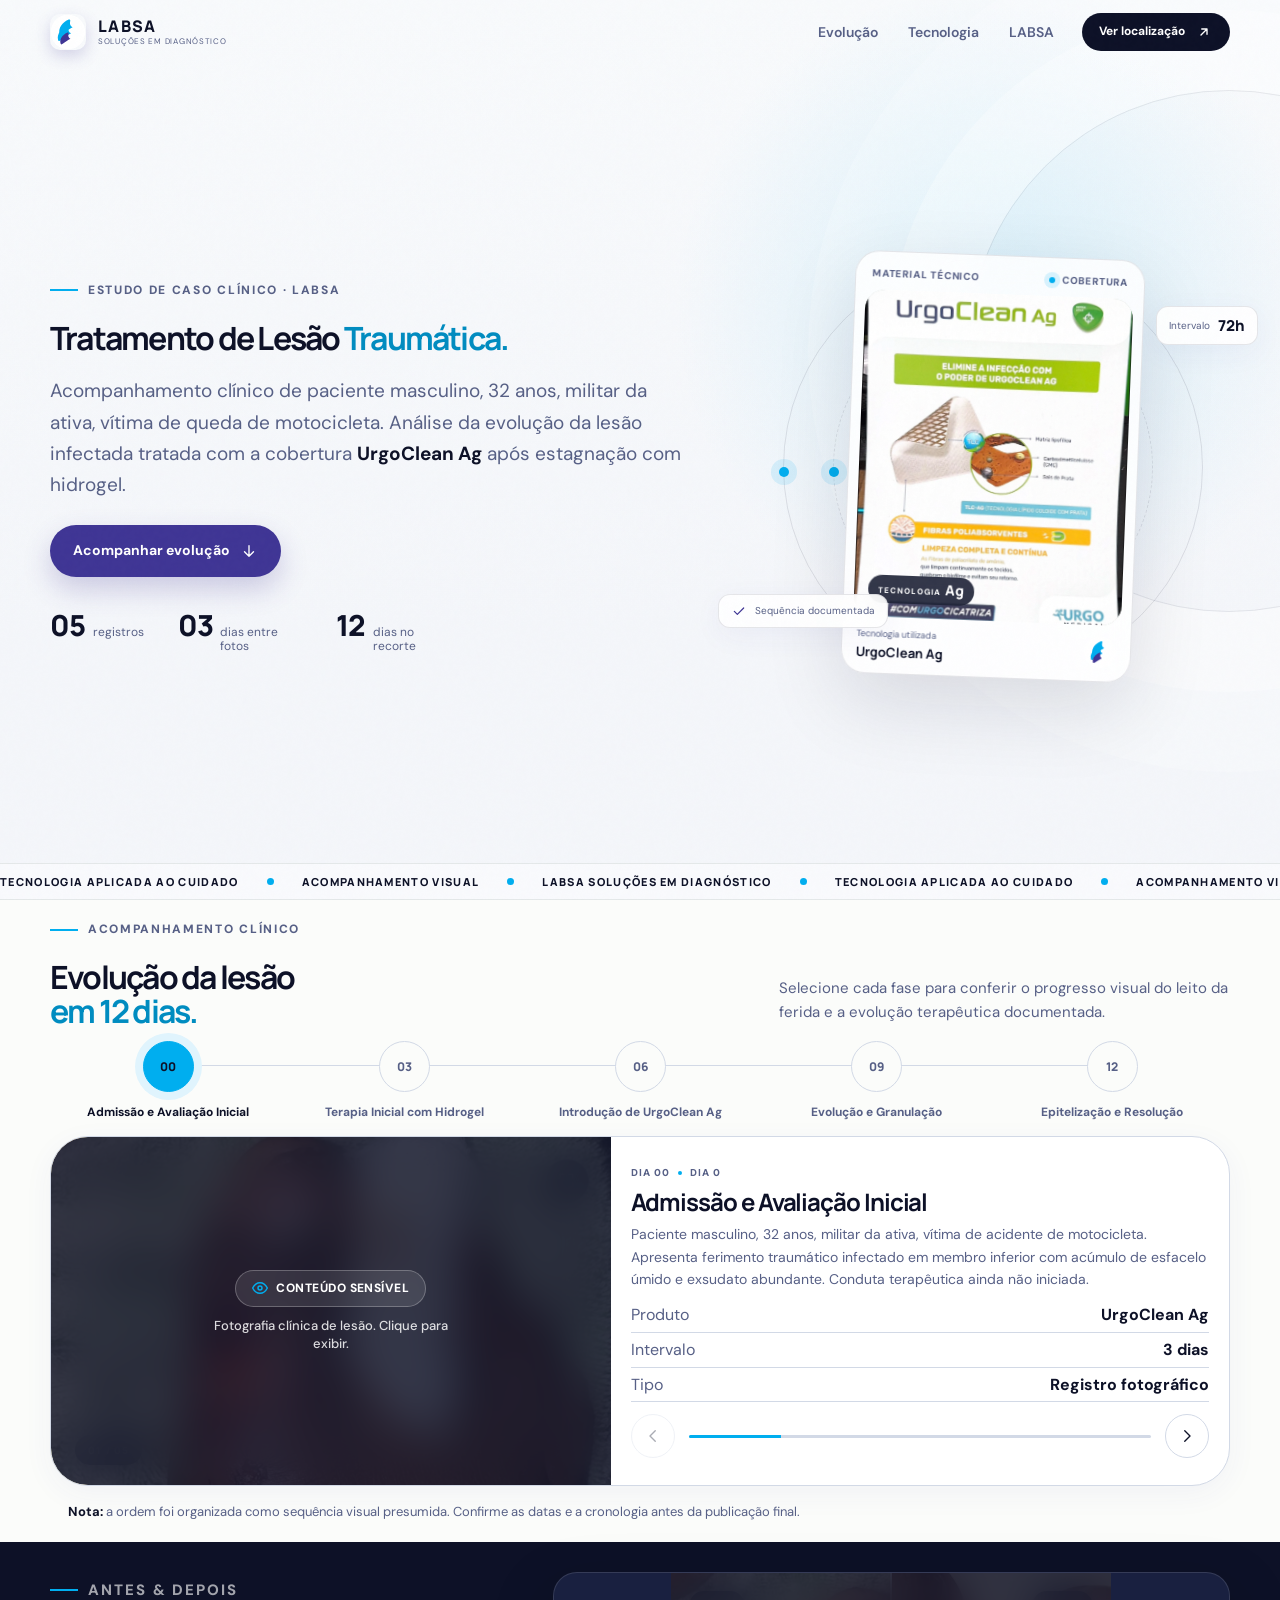
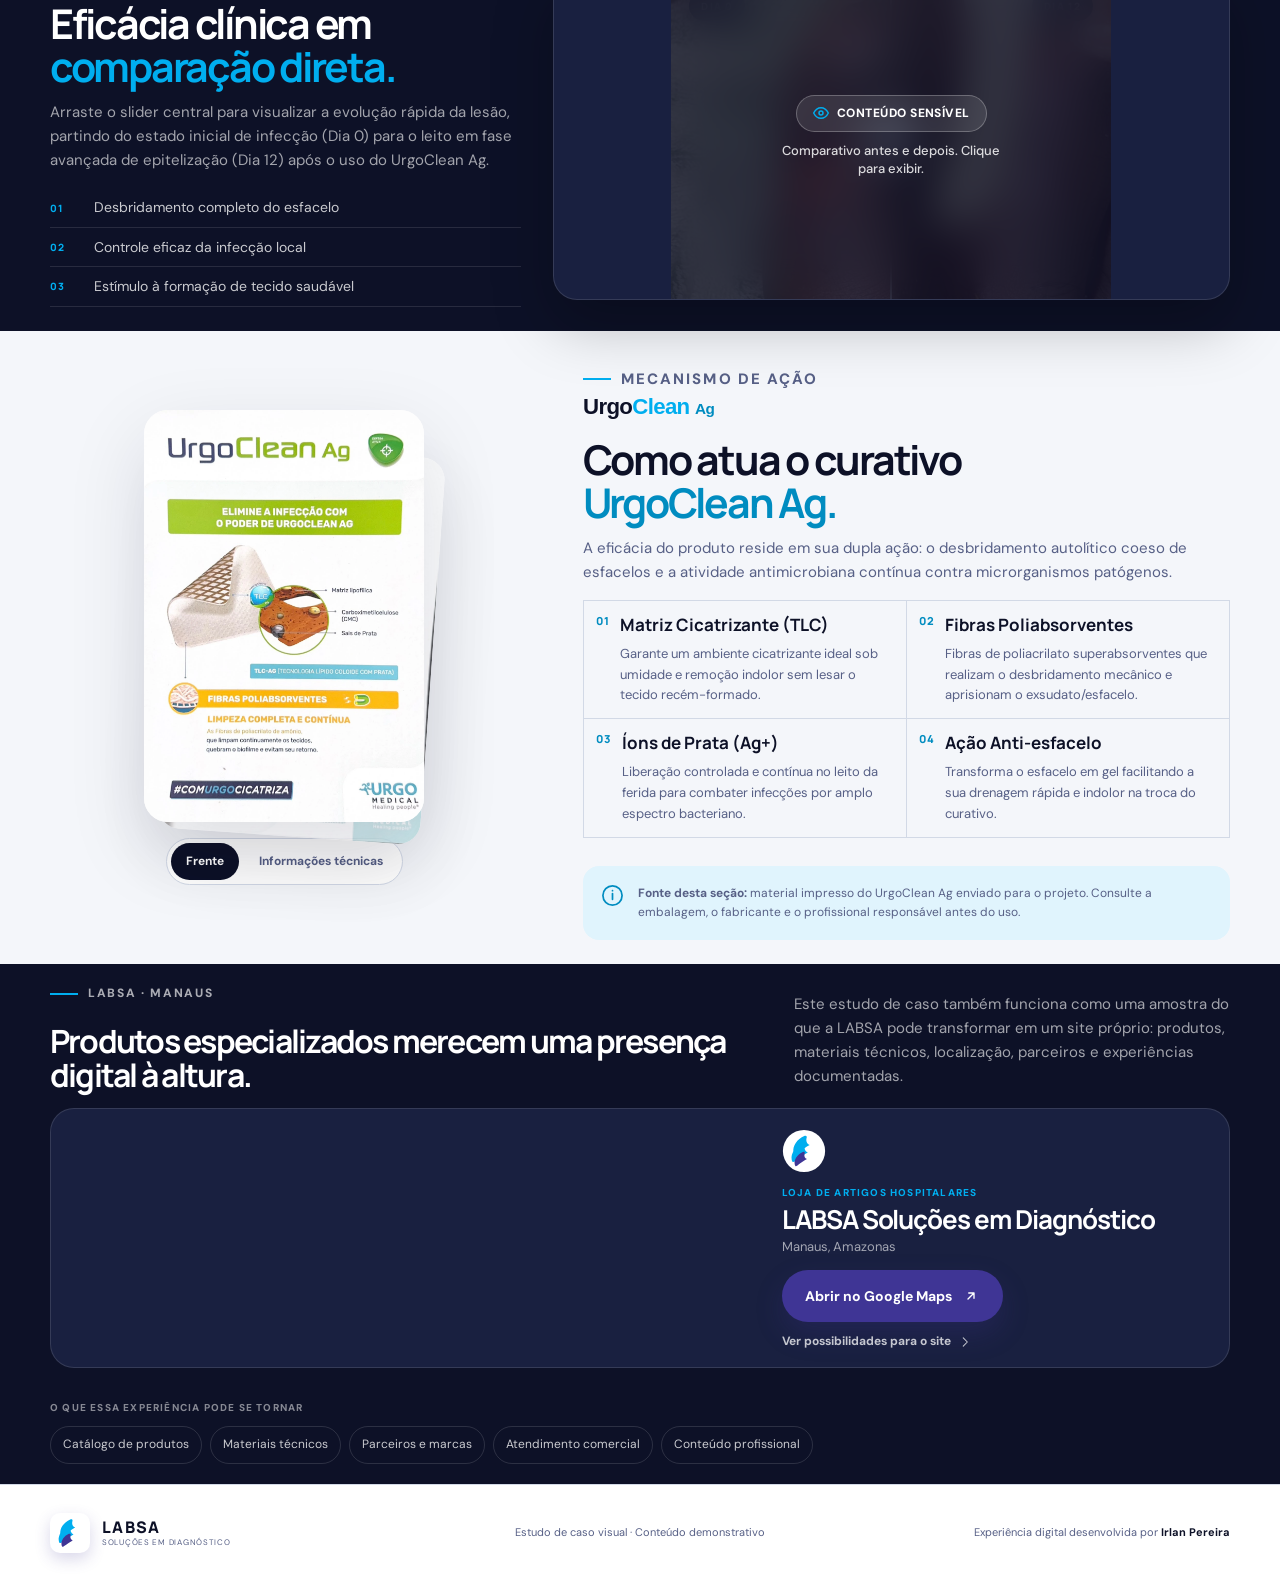
==== commit cf228be0: "fix: adiciona mascara de sensibilidade clinica 100% opaca para fotos e atualiza comparador para Dia " ====
--- a/index.html
+++ b/index.html
@@ -136,11 +136,13 @@
               <button class="photo-expand" type="button" data-open-lightbox aria-label="Ampliar fotografia">
                 <svg viewBox="0 0 24 24"><path d="M9 4H4v5m11-5h5v5M9 20H4v-5m11 5h5v-5"/></svg>
               </button>
-              <button class="sensitive-overlay" type="button" data-reveal-sensitive aria-label="Revelar ou ocultar imagem clínica sensível">
-                <svg viewBox="0 0 24 24"><path d="M1 12s4-8 11-8 11 8 11 8-4 8-11 8-11-8-11-8z"/><circle cx="12" cy="12" r="3"/></svg>
-                <span class="sensitive-text-blur">Conteúdo sensível · Clique para exibir</span>
-                <span class="sensitive-text-clean">Clique para ampliar</span>
-              </button>
+              <div class="sensitive-cover" data-reveal-sensitive role="button" tabindex="0" aria-label="Revelar imagem clínica sensível">
+                <div class="sensitive-badge">
+                  <svg viewBox="0 0 24 24"><path d="M1 12s4-8 11-8 11 8 11 8-4 8-11 8-11-8-11-8z"/><circle cx="12" cy="12" r="3"/></svg>
+                  <span>Conteúdo sensível</span>
+                </div>
+                <p>Fotografia clínica de lesão. Clique para exibir.</p>
+              </div>
               <span class="image-counter" data-image-counter>01 / 05</span>
             </div>
 
@@ -186,15 +188,23 @@
         </div>
 
         <div class="comparison-wrap reveal reveal-delay-1" data-comparison>
-          <div class="comparison-stage">
-            <img class="comparison-base" src="assets/case/registro-04.webp" alt="Registro do dia 9">
+          <div class="comparison-stage sensitive-blur" data-sensitive-comparison>
+            <img class="comparison-base" src="assets/case/registro-05.webp" alt="Registro do dia 12">
             <div class="comparison-overlay">
               <img src="assets/case/registro-01.webp" alt="Registro do dia 0">
             </div>
             <input type="range" min="0" max="100" value="50" aria-label="Controle de comparação entre o primeiro e o último registro">
             <div class="comparison-line" aria-hidden="true"><span><svg viewBox="0 0 24 24"><path d="m9 5-7 7 7 7m6-14 7 7-7 7"/></svg></span></div>
             <span class="compare-tag tag-before">DIA 0</span>
-            <span class="compare-tag tag-after">DIA 9</span>
+            <span class="compare-tag tag-after">DIA 12</span>
+
+            <div class="sensitive-cover" data-reveal-comparison role="button" tabindex="0" aria-label="Revelar comparativo sensível">
+              <div class="sensitive-badge">
+                <svg viewBox="0 0 24 24"><path d="M1 12s4-8 11-8 11 8 11 8-4 8-11 8-11-8-11-8z"/><circle cx="12" cy="12" r="3"/></svg>
+                <span>Conteúdo sensível</span>
+              </div>
+              <p>Comparativo antes e depois. Clique para exibir.</p>
+            </div>
           </div>
         </div>
       </div>
--- a/styles.css
+++ b/styles.css
@@ -308,54 +308,80 @@
 .timeline-photo { position: relative; height: 350px; min-height: 350px; overflow: hidden; background: #dcdfe6; cursor: zoom-in; }
 .timeline-photo > img { width: 100%; height: 100%; object-fit: cover; transition: opacity .12s var(--ease), transform .35s var(--ease), filter .35s var(--ease); }
 .timeline-photo.changing > img { opacity: 0; transform: scale(1.015); }
-.timeline-photo.sensitive-blur > img { filter: blur(14px) scale(1.05); }
+
+/* Sensitive content blur & cover styling */
+.sensitive-blur > img,
+.sensitive-blur .comparison-overlay img,
+.sensitive-blur .comparison-base {
+  filter: blur(36px) brightness(0.4) scale(1.15) !important;
+  -webkit-filter: blur(36px) brightness(0.4) scale(1.15) !important;
+}
+
+.sensitive-cover {
+  position: absolute;
+  inset: 0;
+  z-index: 10;
+  display: flex;
+  flex-direction: column;
+  align-items: center;
+  justify-content: center;
+  gap: 10px;
+  padding: 24px;
+  text-align: center;
+  color: white;
+  background: rgba(13, 17, 39, 0.82);
+  backdrop-filter: blur(20px);
+  -webkit-backdrop-filter: blur(20px);
+  cursor: pointer;
+  opacity: 1;
+  visibility: visible;
+  transition: opacity 0.35s var(--ease), visibility 0.35s;
+}
+.sensitive-cover p {
+  margin: 0;
+  color: rgba(255, 255, 255, 0.84);
+  font-size: 13px;
+  font-weight: 500;
+  max-width: 240px;
+  line-height: 1.4;
+}
+.sensitive-badge {
+  display: inline-flex;
+  align-items: center;
+  gap: 8px;
+  padding: 8px 16px;
+  border: 1px solid rgba(255, 255, 255, 0.25);
+  border-radius: 999px;
+  background: rgba(255, 255, 255, 0.1);
+  font-size: 12px;
+  font-weight: 800;
+  letter-spacing: 0.04em;
+  text-transform: uppercase;
+  transition: border-color 0.2s, background 0.2s;
+}
+.sensitive-badge svg {
+  width: 16px;
+  height: 16px;
+  stroke: var(--lime);
+  stroke-width: 2.2;
+}
+.sensitive-cover:hover {
+  background: rgba(13, 17, 39, 0.88);
+}
+.sensitive-cover:hover .sensitive-badge {
+  border-color: var(--lime);
+  background: rgba(0, 174, 239, 0.18);
+}
+
+:not(.sensitive-blur) > .sensitive-cover {
+  opacity: 0;
+  visibility: hidden;
+  pointer-events: none;
+}
+
 .photo-expand { position: absolute; top: 22px; right: 22px; z-index: 4; width: 44px; height: 44px; display: grid; place-items: center; border: 1px solid rgba(255,255,255,.3); border-radius: 50%; color: white; background: rgba(13, 17, 39, .62); backdrop-filter: blur(8px); cursor: pointer; transition: transform 0.2s; }
 .photo-expand:hover { transform: scale(1.1); }
 .photo-expand svg { width: 19px; height: 19px; }
-
-.sensitive-overlay {
-  position: absolute;
-  top: 50%;
-  left: 50%;
-  transform: translate(-50%, -50%);
-  z-index: 5;
-  display: flex;
-  align-items: center;
-  gap: 8px;
-  padding: 10px 18px;
-  border: 1px solid rgba(255, 255, 255, 0.25);
-  border-radius: 999px;
-  color: white;
-  background: rgba(13, 17, 39, 0.78);
-  backdrop-filter: blur(10px);
-  font: 700 12px "Manrope", sans-serif;
-  cursor: pointer;
-  box-shadow: 0 8px 24px rgba(0, 0, 0, 0.25);
-  transition: background 0.25s, border-color 0.25s, transform 0.25s, opacity 0.3s;
-}
-.sensitive-overlay:hover {
-  background: var(--ink);
-  border-color: var(--lime);
-  transform: translate(-50%, -53%);
-}
-.sensitive-overlay svg { width: 16px; height: 16px; stroke: var(--lime); stroke-width: 2.2; }
-.timeline-photo:not(.sensitive-blur) .sensitive-text-blur { display: none; }
-.timeline-photo.sensitive-blur .sensitive-text-clean { display: none; }
-.timeline-photo:not(.sensitive-blur) .sensitive-overlay {
-  top: auto;
-  left: auto;
-  right: 16px;
-  bottom: 16px;
-  transform: translateY(8px);
-  opacity: 0;
-  padding: 8px 14px;
-  font-size: 11px;
-  background: rgba(13, 17, 39, 0.65);
-}
-.timeline-photo:not(.sensitive-blur):hover .sensitive-overlay {
-  opacity: 1;
-  transform: translateY(0);
-}
 .timeline-photo:not(.sensitive-blur):hover > img { transform: scale(1.025); filter: brightness(0.95); }
 .image-counter { position: absolute; left: 24px; bottom: 22px; z-index: 4; padding: 8px 13px; color: white; border-radius: 999px; background: rgba(13, 17, 39, .7); backdrop-filter: blur(9px); font: 800 10px "Manrope"; letter-spacing: .12em; }
 .timeline-content { display: flex; flex-direction: column; justify-content: center; padding: 16px 20px; }
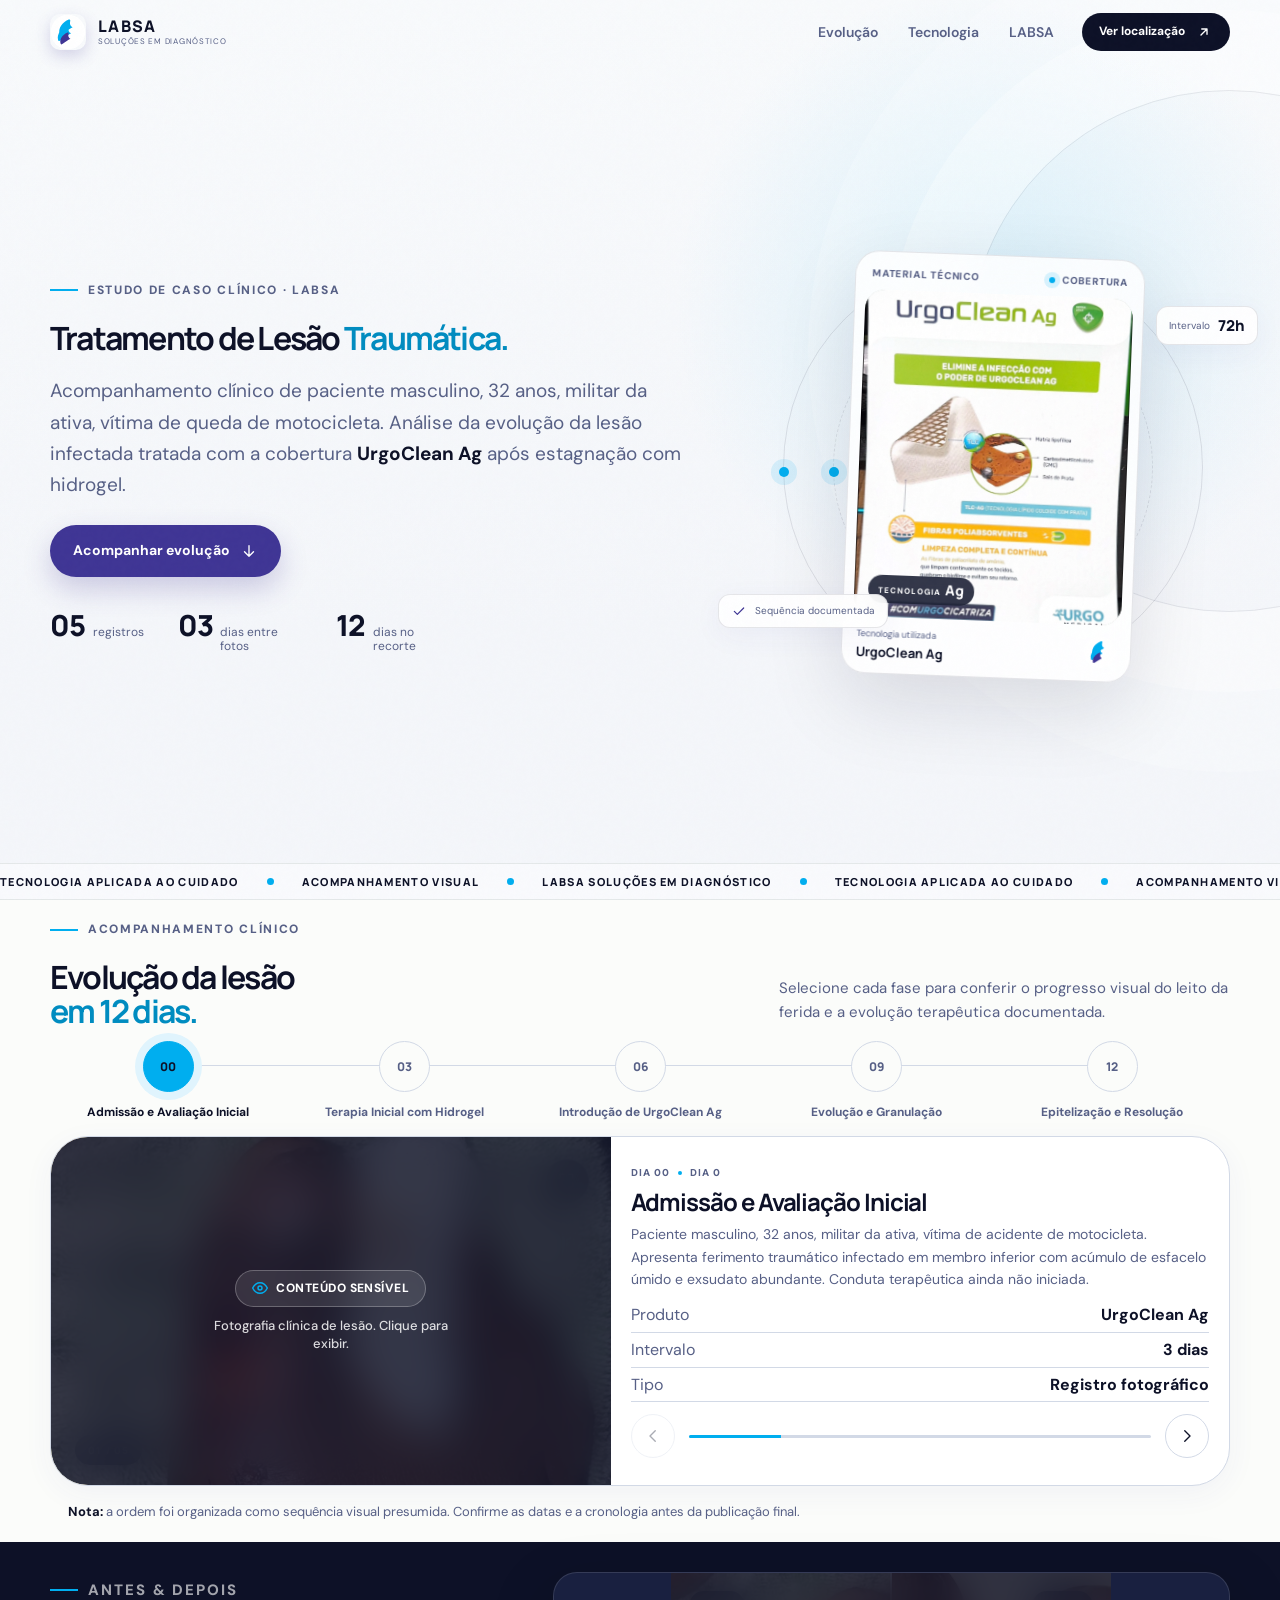
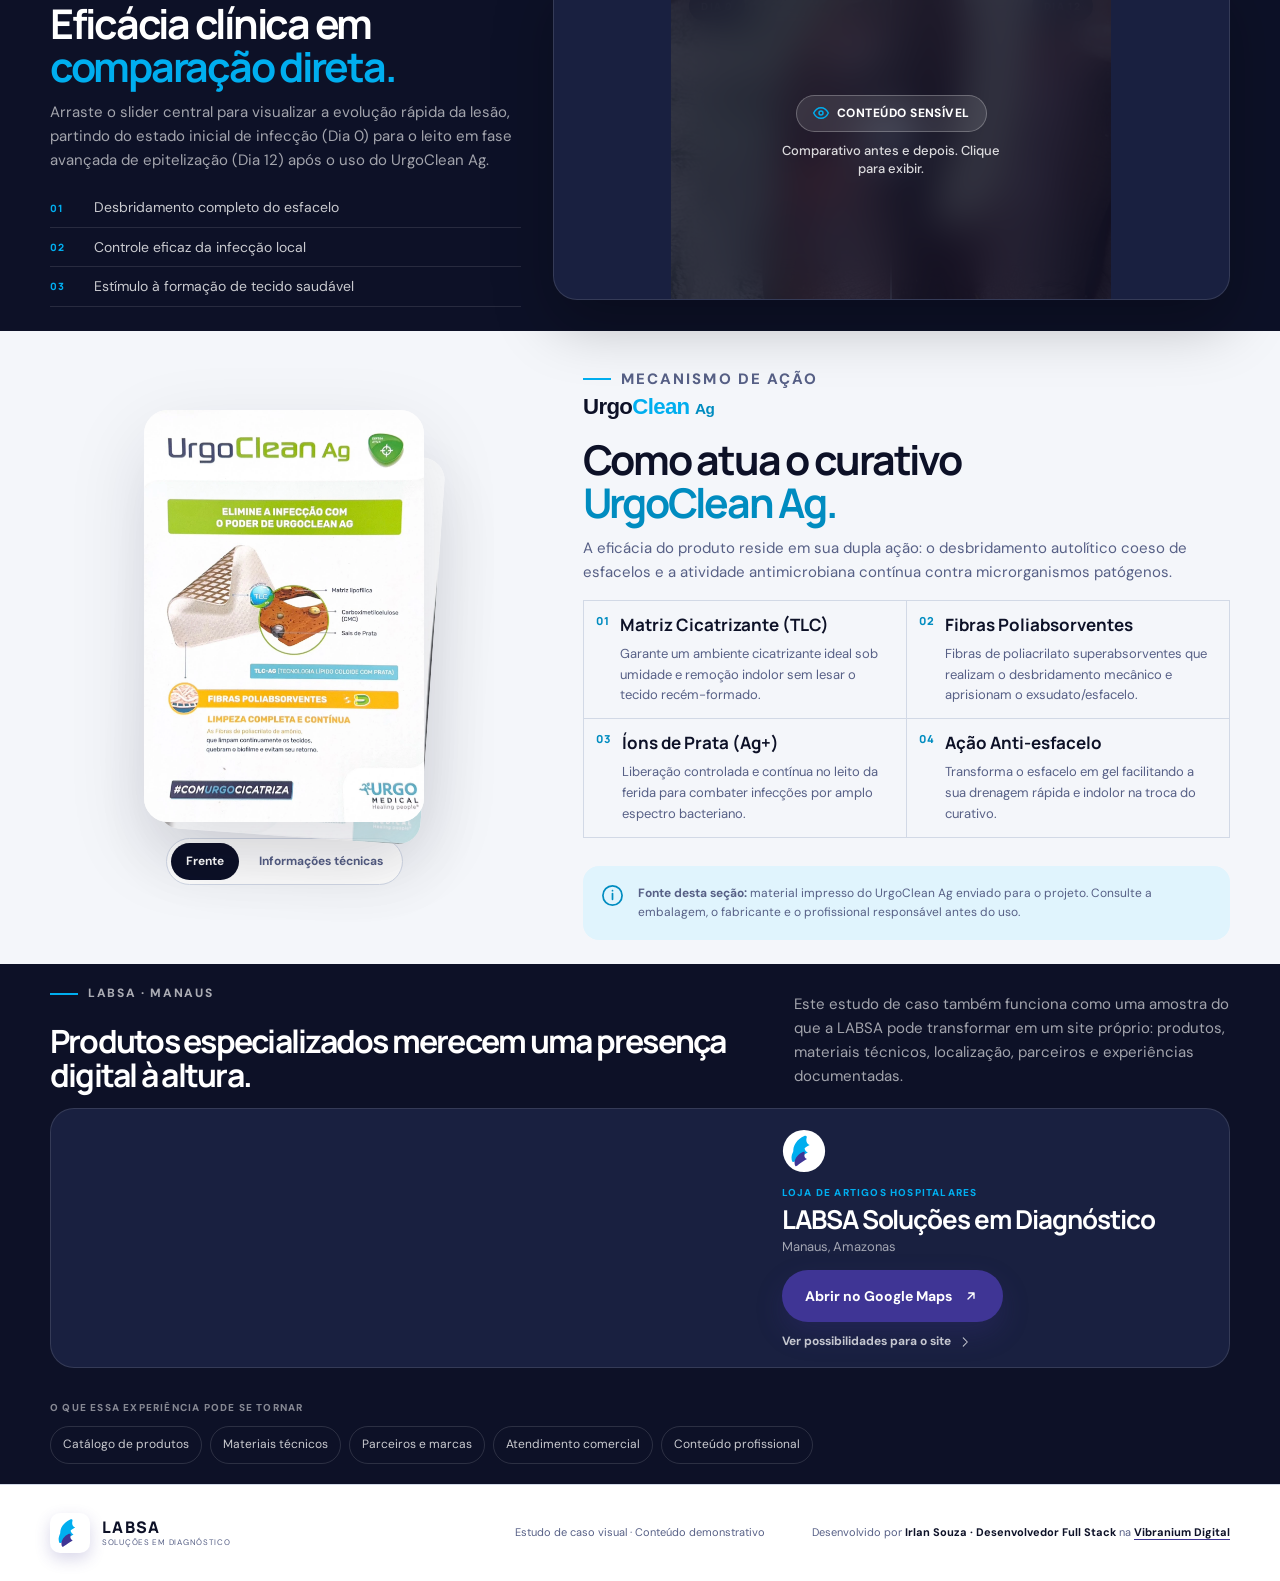
==== commit 57bd4aa1: "fix: resolve navegacao do lightbox no desktop, renderizacao movel e atualiza creditos no rodape" ====
--- a/index.html
+++ b/index.html
@@ -304,7 +304,7 @@
         <span class="brand-copy"><strong>LABSA</strong><small>Soluções em Diagnóstico</small></span>
       </a>
       <p>Estudo de caso visual · Conteúdo demonstrativo</p>
-      <p>Experiência digital desenvolvida por <strong>Irlan Pereira</strong></p>
+      <p>Desenvolvido por <strong>Irlan Souza · Desenvolvedor Full Stack</strong> na <a href="https://vibraniumdigital.com.br" target="_blank" rel="noopener" class="footer-link"><strong>Vibranium Digital</strong></a></p>
     </div>
   </footer>
 
--- a/styles.css
+++ b/styles.css
@@ -480,14 +480,16 @@
 .site-footer p { margin: 0; color: var(--ink-soft); font-size: 11px; }
 .site-footer p:last-child { text-align: right; }
 .site-footer strong { color: var(--ink); }
- 
+.footer-link { color: var(--blue); text-decoration: underline; text-underline-offset: 3px; transition: color .2s; }
+.footer-link:hover { color: var(--lime-dark); }
+
 .consent-dialog, .lightbox {
   border: 0;
   padding: 0;
   color: var(--ink);
   background: transparent;
 }
-.consent-dialog::backdrop, .lightbox::backdrop { background: rgba(13, 17, 39, .78); backdrop-filter: blur(10px); }
+.consent-dialog::backdrop, .lightbox::backdrop { background: rgba(13, 17, 39, .92); }
 .consent-dialog { width: min(650px, calc(100vw - 32px)); padding: 44px; border-radius: 28px; background: white; box-shadow: 0 40px 100px rgba(0,0,0,.3); }
 .dialog-close, .lightbox-close { position: absolute; top: 18px; right: 18px; width: 42px; height: 42px; display: grid; place-items: center; border: 1px solid var(--line); border-radius: 50%; background: white; cursor: pointer; }
 .dialog-close svg, .lightbox-close svg { width: 18px; height: 18px; }
@@ -496,24 +498,25 @@
 .consent-dialog h2 { margin: 0; font: 700 clamp(30px, 4.8vw, 44px)/1.08 "Manrope"; letter-spacing: -.04em; }
 .consent-dialog > p:not(.eyebrow) { color: var(--ink-soft); }
 .dialog-actions { display: flex; flex-wrap: wrap; gap: 10px; margin-top: 28px; }
-.lightbox { width: min(1100px, calc(100vw - 34px)); max-height: 92vh; position: relative; }
+.lightbox { width: min(1040px, calc(100vw - 32px)); max-height: 92vh; position: relative; border-radius: 24px; background: var(--ink); overflow: hidden; box-shadow: 0 30px 90px rgba(0,0,0,.6); }
 .lightbox-close { z-index: 7; color: white; border-color: rgba(255,255,255,.2); background: rgba(13, 17, 39, .7); }
 .lightbox-nav {
   position: absolute;
   top: 50%;
   transform: translateY(-50%);
   z-index: 6;
-  width: 46px;
-  height: 46px;
+  width: 48px;
+  height: 48px;
   display: grid;
   place-items: center;
-  border: 1px solid rgba(255, 255, 255, 0.2);
+  border: 1px solid rgba(255, 255, 255, 0.25);
   border-radius: 50%;
   color: white;
-  background: rgba(13, 17, 39, 0.72);
+  background: rgba(13, 17, 39, 0.82);
   backdrop-filter: blur(8px);
+  -webkit-backdrop-filter: blur(8px);
   cursor: pointer;
-  transition: background .2s, border-color .2s, opacity .2s;
+  transition: background .2s, border-color .2s, opacity .2s, transform .2s;
 }
 .lightbox-nav:hover {
   background: var(--lime);
@@ -521,16 +524,16 @@
   color: var(--ink);
 }
 .lightbox-nav:disabled {
-  opacity: 0.25;
+  opacity: 0.2;
   cursor: not-allowed;
   pointer-events: none;
 }
 .lightbox-prev { left: 16px; }
 .lightbox-next { right: 16px; }
 .lightbox-nav svg { width: 22px; height: 22px; }
-.lightbox figure { margin: 0; max-height: 92vh; display: flex; flex-direction: column; }
-.lightbox img { max-height: 84vh; width: 100%; object-fit: contain; border-radius: 20px; background: var(--ink); }
-.lightbox figcaption { padding: 12px 4px 0; color: white; font-size: 13px; text-align: center; } }
+.lightbox figure { margin: 0; padding: 20px; max-height: 92vh; display: flex; flex-direction: column; align-items: center; justify-content: center; background: var(--ink); }
+.lightbox img { max-height: 78vh; max-width: 100%; object-fit: contain; border-radius: 16px; background: var(--ink); }
+.lightbox figcaption { padding: 12px 4px 0; color: rgba(255,255,255,.9); font-size: 13px; text-align: center; }
 .noscript-note { position: fixed; left: 0; right: 0; bottom: 0; z-index: 1000; padding: 14px; color: white; background: #9a2c2c; text-align: center; }
 
 .reveal { opacity: 0; transform: translateY(28px); transition: opacity .75s var(--ease), transform .75s var(--ease); }
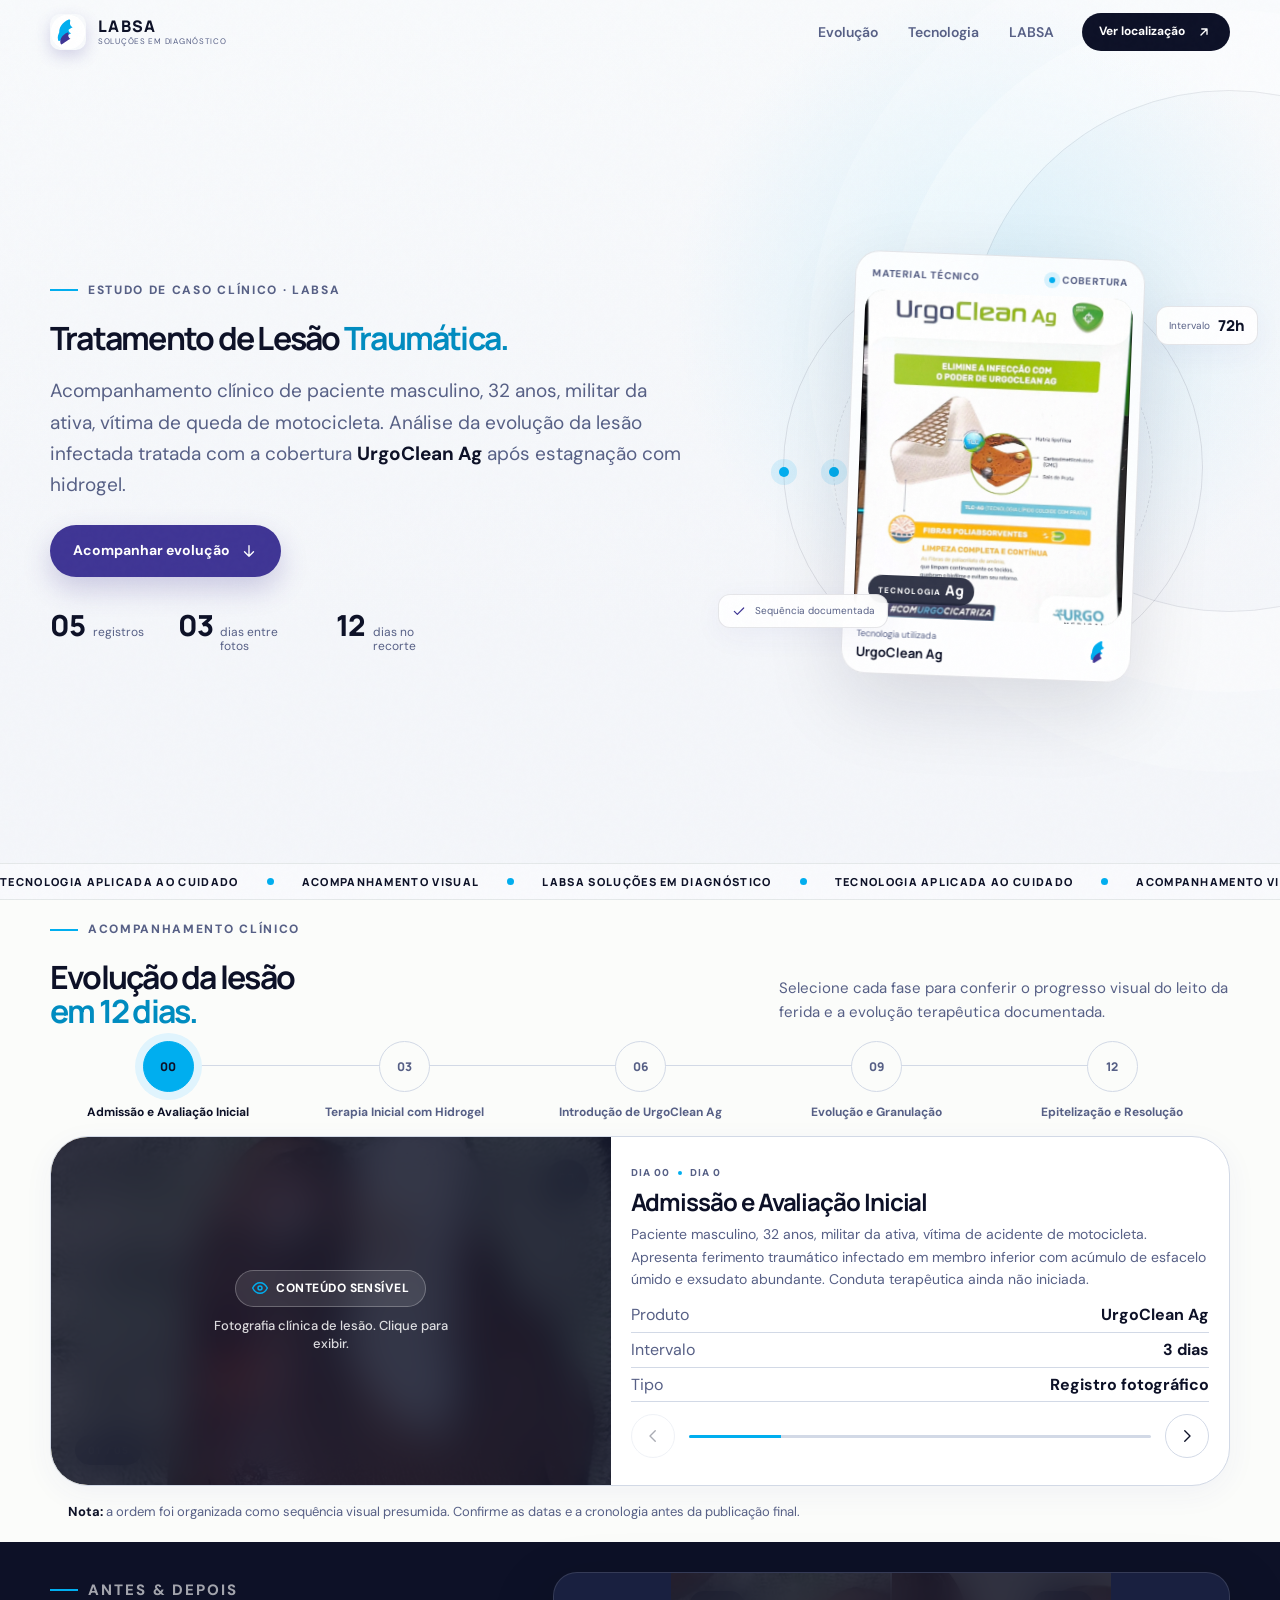
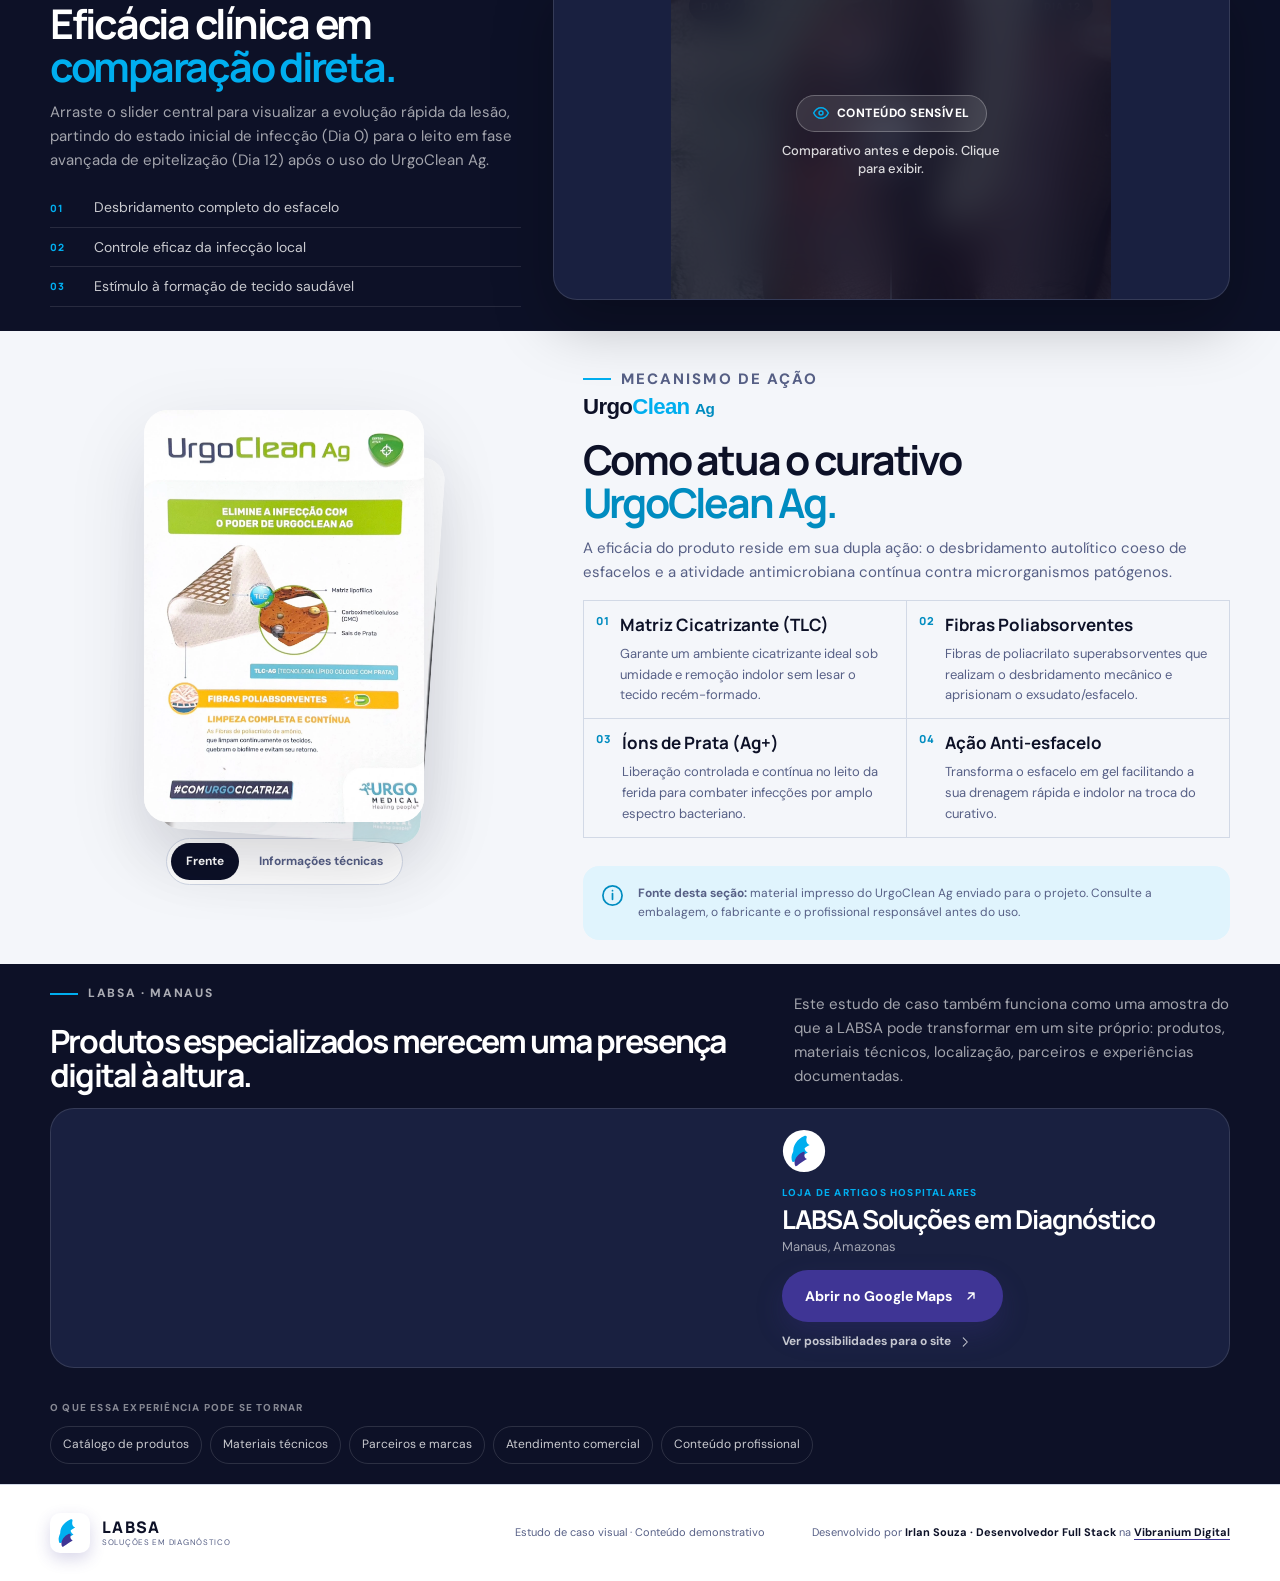
==== commit eca34ccf: "fix: substitui imagem social OG preview-card pelo design atual (Azul/Roxo/Tratamento de Lesão Traumá" ====
--- a/index.html
+++ b/index.html
@@ -4,11 +4,23 @@
   <meta charset="utf-8">
   <meta name="viewport" content="width=device-width, initial-scale=1">
   <meta name="theme-color" content="#0e2d28">
-  <meta name="description" content="Estudo de caso visual LABSA com acompanhamento fotográfico em quatro registros e apresentação do UrgoClean Ag.">
-  <meta property="og:title" content="LABSA · Estudo de caso visual">
-  <meta property="og:description" content="Tecnologia, acompanhamento e cuidado apresentados em uma experiência digital responsiva.">
-  <meta property="og:image" content="assets/brand/preview-card.webp">
-  <title>LABSA · Estudo de caso visual</title>
+  <meta name="description" content="Estudo de caso clínico interativo LABSA: acompanhamento visual da evolução de lesão traumática em 12 dias tratada com a cobertura UrgoClean Ag.">
+  <meta property="og:type" content="website">
+  <meta property="og:url" content="https://labsa-estudo-de-caso.vercel.app/">
+  <meta property="og:title" content="LABSA · Estudo de Caso Clínico (UrgoClean Ag)">
+  <meta property="og:description" content="Acompanhamento visual da evolução de lesão traumática em 12 dias. Experiência digital desenvolvida por Irlan Souza na Vibranium Digital.">
+  <meta property="og:image" content="https://labsa-estudo-de-caso.vercel.app/assets/brand/preview-card.jpg?v=3">
+  <meta property="og:image:secure_url" content="https://labsa-estudo-de-caso.vercel.app/assets/brand/preview-card.jpg?v=3">
+  <meta property="og:image:type" content="image/jpeg">
+  <meta property="og:image:width" content="1200">
+  <meta property="og:image:height" content="630">
+  <meta property="og:image:alt" content="LABSA Estudo de Caso Clínico">
+  <meta name="twitter:card" content="summary_large_image">
+  <meta name="twitter:url" content="https://labsa-estudo-de-caso.vercel.app/">
+  <meta name="twitter:title" content="LABSA · Estudo de Caso Clínico (UrgoClean Ag)">
+  <meta name="twitter:description" content="Acompanhamento visual da evolução de lesão traumática em 12 dias. Desenvolvido por Irlan Souza na Vibranium Digital.">
+  <meta name="twitter:image" content="https://labsa-estudo-de-caso.vercel.app/assets/brand/preview-card.jpg?v=3">
+  <title>LABSA · Estudo de Caso Clínico</title>
 
   <link rel="preconnect" href="https://fonts.googleapis.com">
   <link rel="preconnect" href="https://fonts.gstatic.com" crossorigin>
--- a/styles.css
+++ b/styles.css
@@ -498,7 +498,21 @@
 .consent-dialog h2 { margin: 0; font: 700 clamp(30px, 4.8vw, 44px)/1.08 "Manrope"; letter-spacing: -.04em; }
 .consent-dialog > p:not(.eyebrow) { color: var(--ink-soft); }
 .dialog-actions { display: flex; flex-wrap: wrap; gap: 10px; margin-top: 28px; }
-.lightbox { width: min(1040px, calc(100vw - 32px)); max-height: 92vh; position: relative; border-radius: 24px; background: var(--ink); overflow: hidden; box-shadow: 0 30px 90px rgba(0,0,0,.6); }
+.lightbox {
+  position: fixed !important;
+  top: 50% !important;
+  left: 50% !important;
+  transform: translate(-50%, -50%) !important;
+  margin: 0 !important;
+  width: min(1040px, calc(100vw - 32px));
+  max-height: 92vh;
+  height: max-content;
+  border-radius: 24px;
+  background: var(--ink);
+  overflow: hidden;
+  box-shadow: 0 30px 90px rgba(0,0,0,.6);
+  z-index: 10000 !important;
+}
 .lightbox-close { z-index: 7; color: white; border-color: rgba(255,255,255,.2); background: rgba(13, 17, 39, .7); }
 .lightbox-nav {
   position: absolute;
@@ -641,6 +655,28 @@
   .lightbox-prev { left: 8px; }
   .lightbox-next { right: 8px; }
   .zoom-hint-badge { display: none; }
+  .lightbox {
+    width: calc(100vw - 16px) !important;
+    max-height: 86vh !important;
+    border-radius: 18px !important;
+  }
+  .lightbox figure {
+    padding: 12px 8px !important;
+  }
+  .lightbox img {
+    max-height: 68vh !important;
+  }
+  .lightbox-close {
+    top: 10px !important;
+    right: 10px !important;
+    width: 36px !important;
+    height: 36px !important;
+  }
+}
+
+body.lightbox-open {
+  overflow: hidden !important;
+  touch-action: none !important;
 }
 
 @media (prefers-reduced-motion: reduce) {
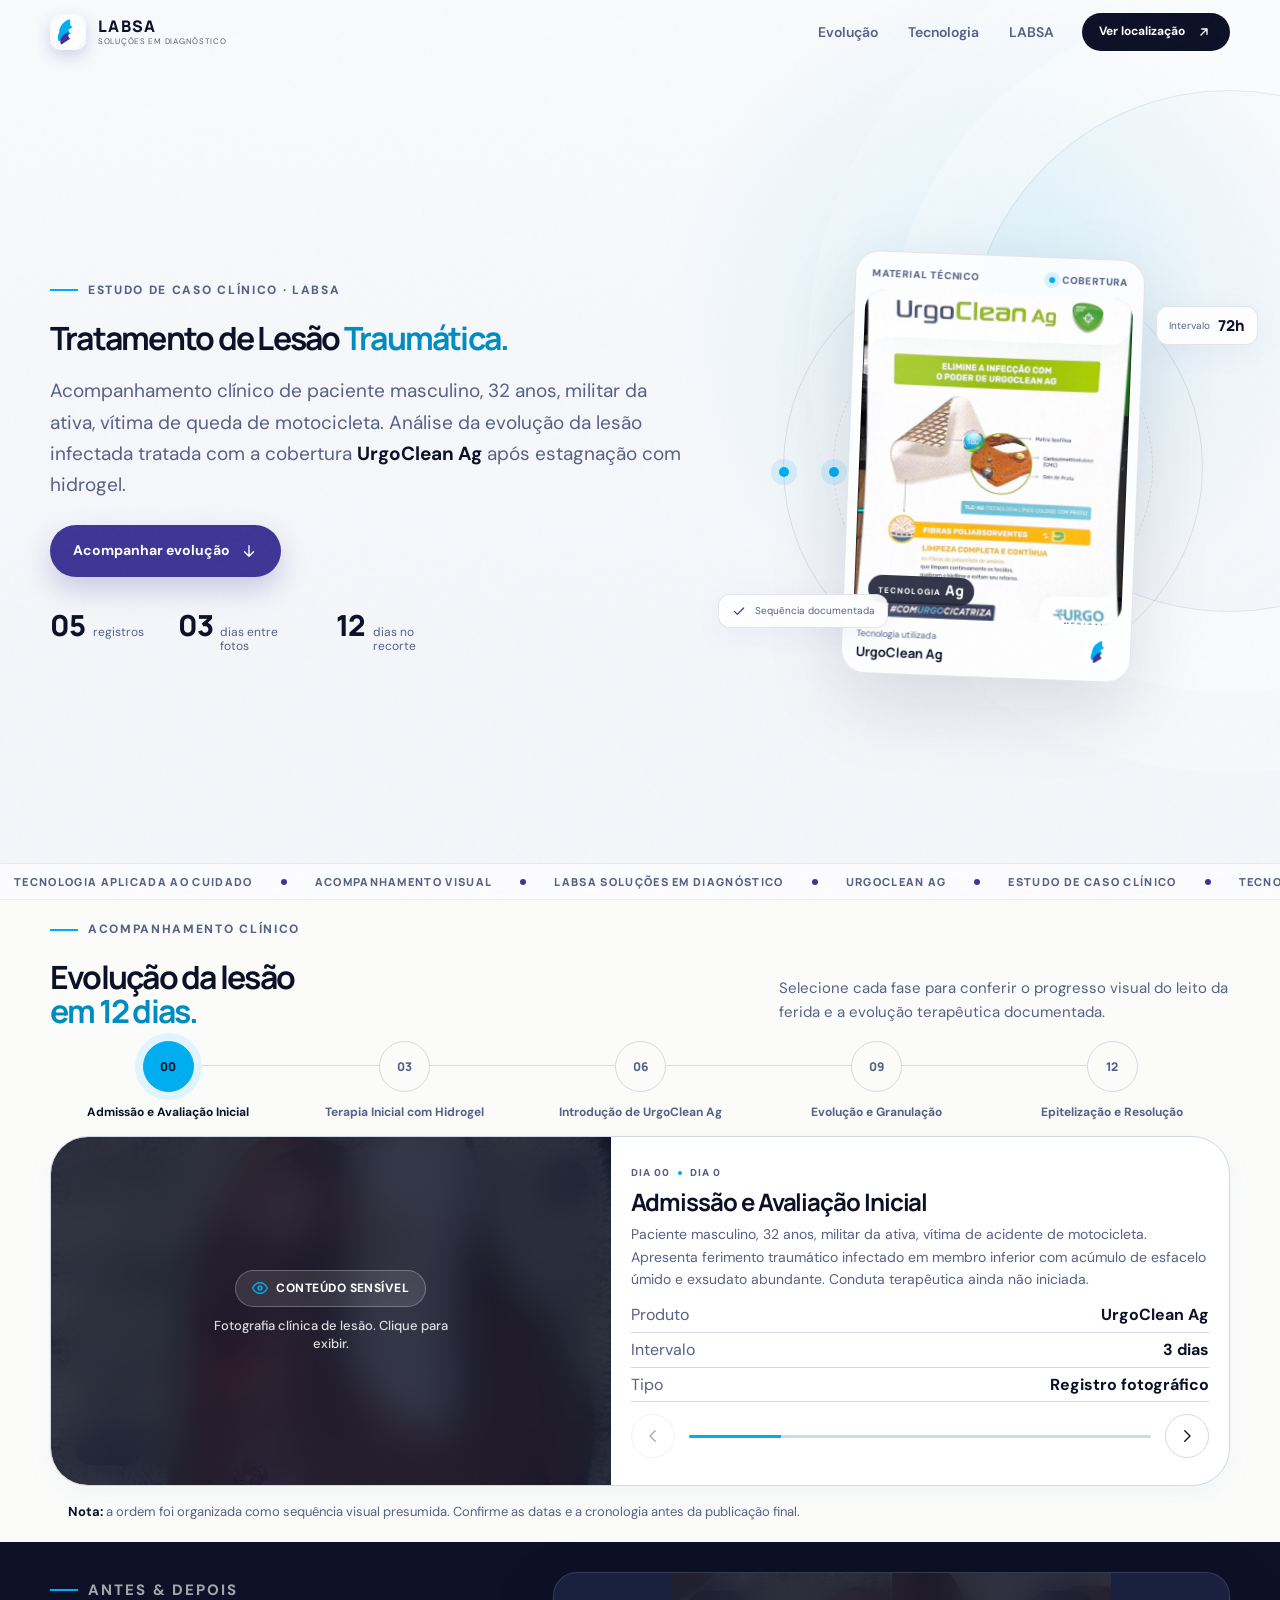
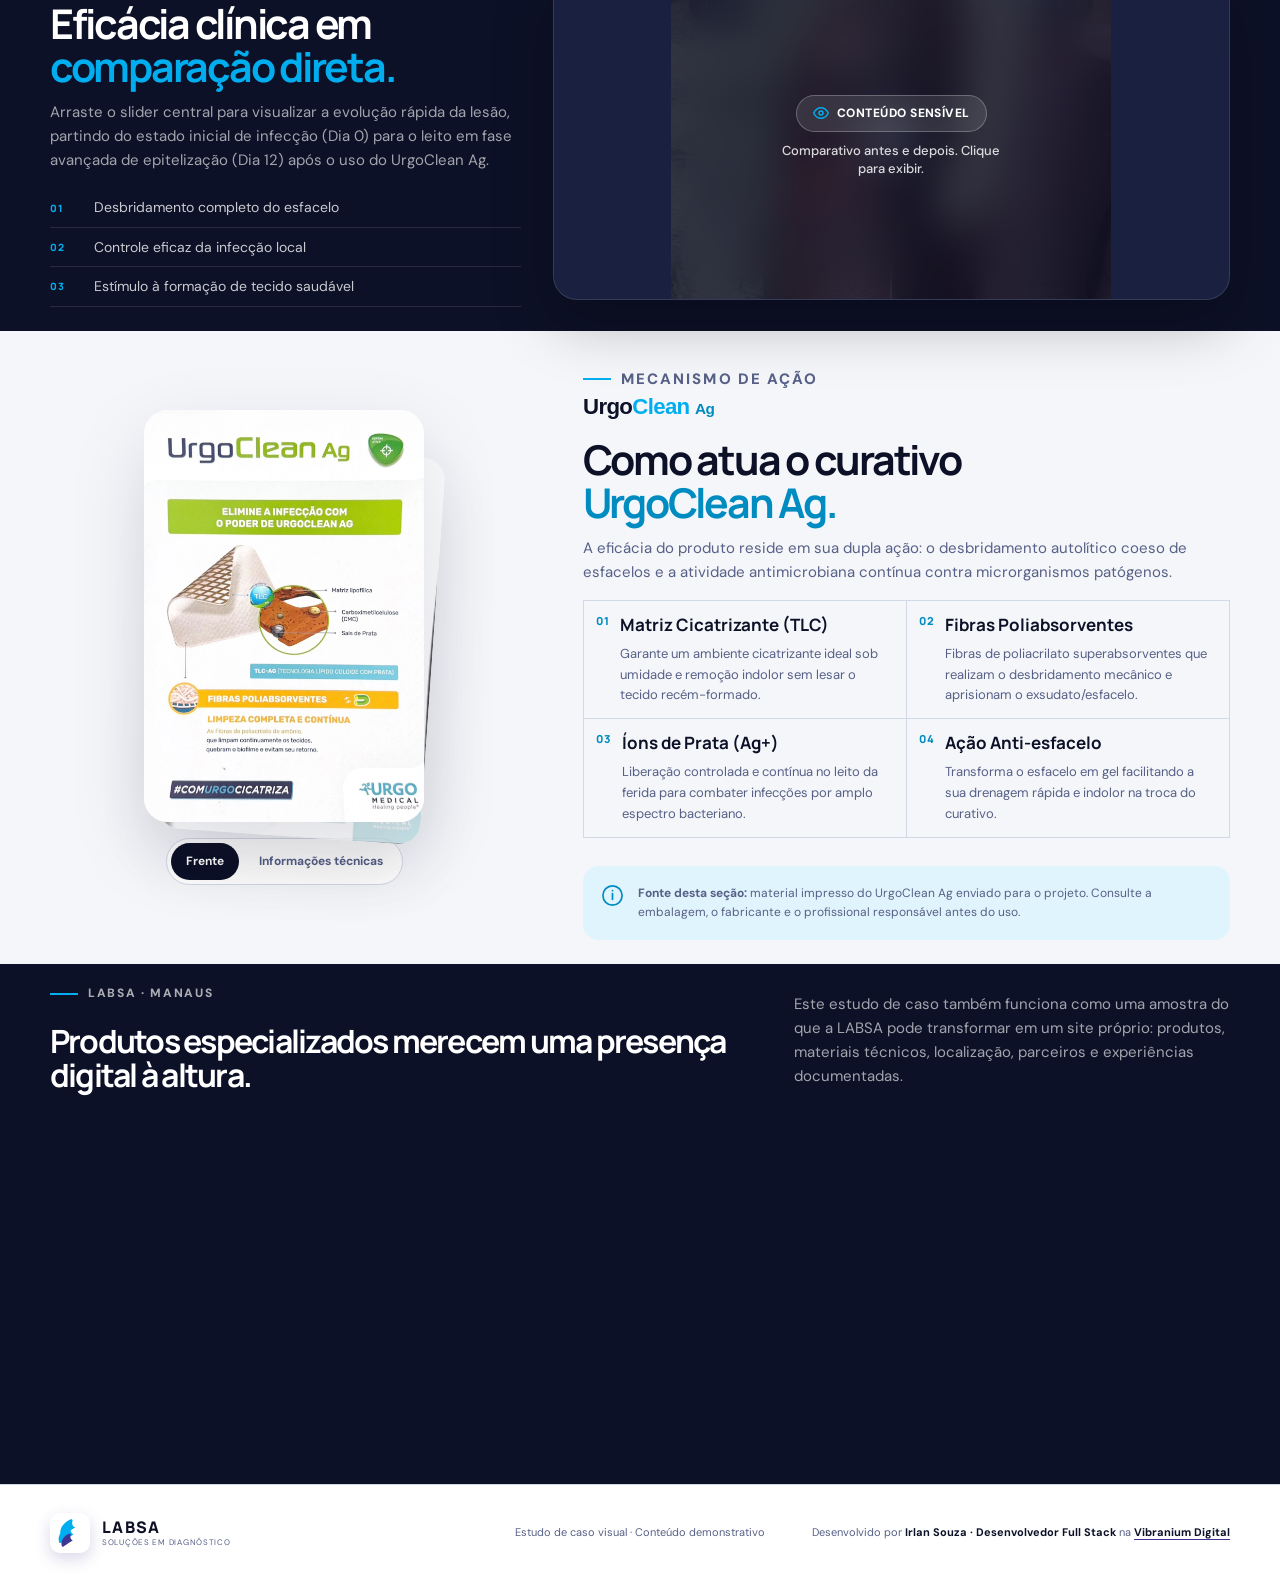
==== commit 8635a022: "fix: refatora marquee para loop continuo sem lacunas (seamless loop) e ativa aceleracao GPU para fun" ====
--- a/index.html
+++ b/index.html
@@ -9,8 +9,8 @@
   <meta property="og:url" content="https://labsa-estudo-de-caso.vercel.app/">
   <meta property="og:title" content="LABSA · Estudo de Caso Clínico (UrgoClean Ag)">
   <meta property="og:description" content="Acompanhamento visual da evolução de lesão traumática em 12 dias. Experiência digital desenvolvida por Irlan Souza na Vibranium Digital.">
-  <meta property="og:image" content="https://labsa-estudo-de-caso.vercel.app/assets/brand/preview-card.jpg?v=3">
-  <meta property="og:image:secure_url" content="https://labsa-estudo-de-caso.vercel.app/assets/brand/preview-card.jpg?v=3">
+  <meta property="og:image" content="https://labsa-estudo-de-caso.vercel.app/assets/brand/preview-card.jpg?v=4">
+  <meta property="og:image:secure_url" content="https://labsa-estudo-de-caso.vercel.app/assets/brand/preview-card.jpg?v=4">
   <meta property="og:image:type" content="image/jpeg">
   <meta property="og:image:width" content="1200">
   <meta property="og:image:height" content="630">
@@ -19,7 +19,7 @@
   <meta name="twitter:url" content="https://labsa-estudo-de-caso.vercel.app/">
   <meta name="twitter:title" content="LABSA · Estudo de Caso Clínico (UrgoClean Ag)">
   <meta name="twitter:description" content="Acompanhamento visual da evolução de lesão traumática em 12 dias. Desenvolvido por Irlan Souza na Vibranium Digital.">
-  <meta name="twitter:image" content="https://labsa-estudo-de-caso.vercel.app/assets/brand/preview-card.jpg?v=3">
+  <meta name="twitter:image" content="https://labsa-estudo-de-caso.vercel.app/assets/brand/preview-card.jpg?v=4">
   <title>LABSA · Estudo de Caso Clínico</title>
 
   <link rel="preconnect" href="https://fonts.googleapis.com">
@@ -117,13 +117,21 @@
       </div>
 
       <div class="hero-marquee" aria-hidden="true">
-        <div>
-          <span>TECNOLOGIA APLICADA AO CUIDADO</span><i></i>
-          <span>ACOMPANHAMENTO VISUAL</span><i></i>
-          <span>LABSA SOLUÇÕES EM DIAGNÓSTICO</span><i></i>
-          <span>TECNOLOGIA APLICADA AO CUIDADO</span><i></i>
-          <span>ACOMPANHAMENTO VISUAL</span><i></i>
-          <span>LABSA SOLUÇÕES EM DIAGNÓSTICO</span><i></i>
+        <div class="marquee-track">
+          <div class="marquee-group">
+            <span>TECNOLOGIA APLICADA AO CUIDADO</span><i></i>
+            <span>ACOMPANHAMENTO VISUAL</span><i></i>
+            <span>LABSA SOLUÇÕES EM DIAGNÓSTICO</span><i></i>
+            <span>URGOCLEAN AG</span><i></i>
+            <span>ESTUDO DE CASO CLÍNICO</span><i></i>
+          </div>
+          <div class="marquee-group" aria-hidden="true">
+            <span>TECNOLOGIA APLICADA AO CUIDADO</span><i></i>
+            <span>ACOMPANHAMENTO VISUAL</span><i></i>
+            <span>LABSA SOLUÇÕES EM DIAGNÓSTICO</span><i></i>
+            <span>URGOCLEAN AG</span><i></i>
+            <span>ESTUDO DE CASO CLÍNICO</span><i></i>
+          </div>
         </div>
       </div>
     </section>
--- a/styles.css
+++ b/styles.css
@@ -246,10 +246,44 @@
 .note-one { top: 12%; right: -6%; animation: floatY 5.5s ease-in-out infinite; }
 .note-two { left: -8%; bottom: 12%; animation: floatY 6.5s 1s ease-in-out infinite; }
 
-.hero-marquee { position: absolute; left: 0; right: 0; bottom: 0; overflow: hidden; border-block: 1px solid rgba(16,46,42,.09); background: rgba(255,255,255,.45); }
-.hero-marquee > div { width: max-content; display: flex; align-items: center; gap: 28px; padding: 10px 0; animation: marquee 30s linear infinite; }
-.hero-marquee span { font: 800 11px "Manrope"; letter-spacing: .12em; }
-.hero-marquee i { width: 7px; height: 7px; border-radius: 50%; background: var(--lime); }
+.hero-marquee {
+  position: absolute;
+  left: 0;
+  right: 0;
+  bottom: 0;
+  overflow: hidden;
+  border-block: 1px solid rgba(13, 17, 39, .08);
+  background: rgba(255, 255, 255, .7);
+  backdrop-filter: blur(8px);
+  -webkit-backdrop-filter: blur(8px);
+  z-index: 4;
+}
+.marquee-track {
+  display: flex;
+  width: max-content;
+  animation: marqueeLoop 24s linear infinite;
+  will-change: transform;
+}
+.marquee-group {
+  display: flex;
+  align-items: center;
+  gap: 28px;
+  padding: 10px 14px;
+  flex-shrink: 0;
+}
+.marquee-group span {
+  font: 800 11px "Manrope";
+  letter-spacing: .12em;
+  color: var(--ink-soft);
+  white-space: nowrap;
+}
+.marquee-group i {
+  width: 6px;
+  height: 6px;
+  border-radius: 50%;
+  background: var(--blue);
+  flex-shrink: 0;
+}
 
 .clinical-media { position: relative; }
 .clinical-media > img, .clinical-media .comparison-stage { transition: filter .5s, transform .5s; }
@@ -559,7 +593,10 @@
 @keyframes slowSpin { to { transform: rotate(360deg); } }
 @keyframes slowSpinReverse { to { transform: rotate(-360deg); } }
 @keyframes floatY { 0%,100% { transform: translateY(0); } 50% { transform: translateY(-12px); } }
-@keyframes marquee { to { transform: translateX(-50%); } }
+@keyframes marqueeLoop {
+  0% { transform: translate3d(0, 0, 0); }
+  100% { transform: translate3d(-50%, 0, 0); }
+}
 
 @media (max-width: 1050px) {
   :root { --shell: min(100% - 36px, 900px); }
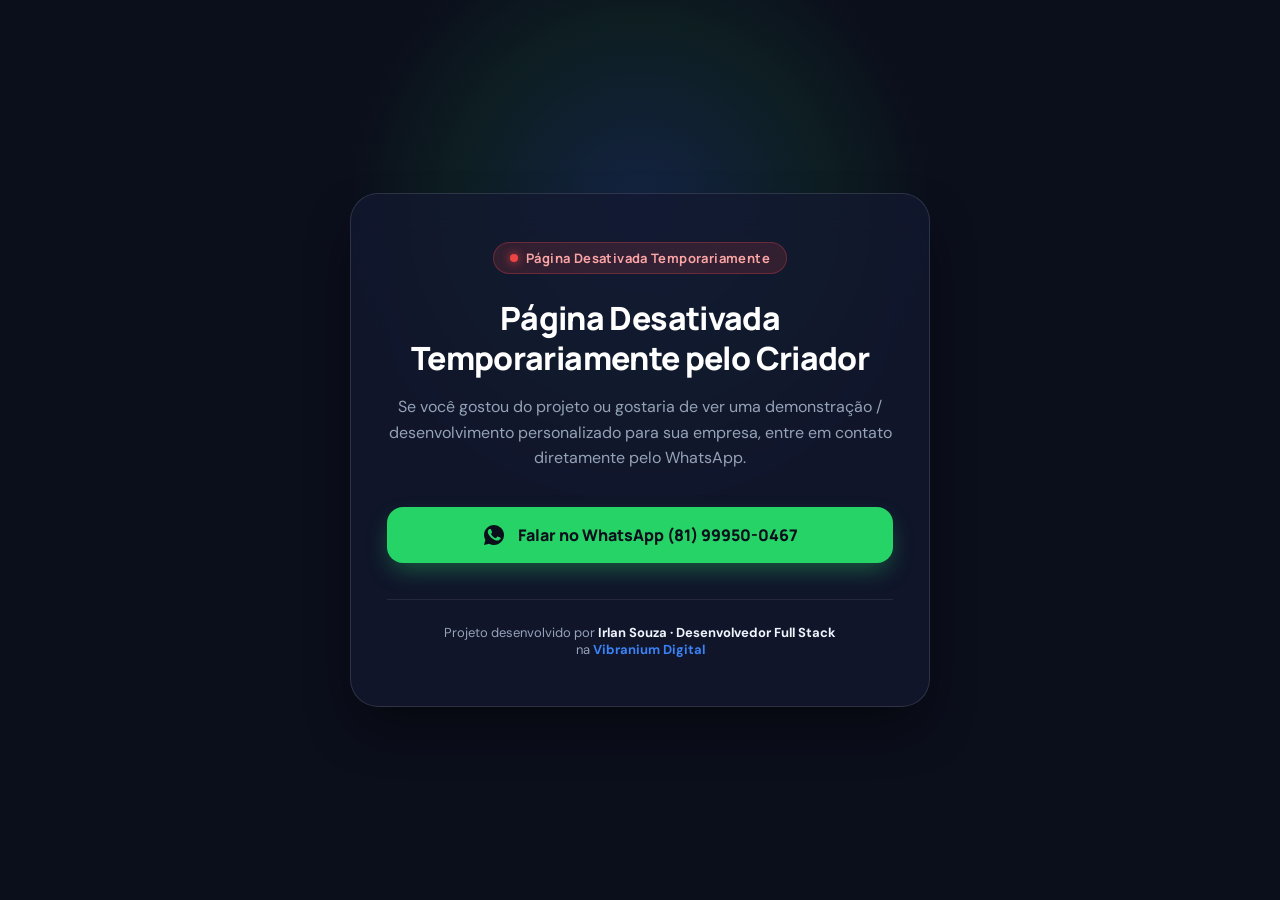
==== commit 72eefb2e: "chore: desativa temporariamente a aplicacao exibindo pagina de aviso e contato WhatsApp (81 99950046" ====
--- a/index.html
+++ b/index.html
@@ -1,351 +1,206 @@
 <!doctype html>
-<html lang="pt-BR" class="no-js">
+<html lang="pt-BR">
 <head>
   <meta charset="utf-8">
   <meta name="viewport" content="width=device-width, initial-scale=1">
-  <meta name="theme-color" content="#0e2d28">
-  <meta name="description" content="Estudo de caso clínico interativo LABSA: acompanhamento visual da evolução de lesão traumática em 12 dias tratada com a cobertura UrgoClean Ag.">
-  <meta property="og:type" content="website">
-  <meta property="og:url" content="https://labsa-estudo-de-caso.vercel.app/">
-  <meta property="og:title" content="LABSA · Estudo de Caso Clínico (UrgoClean Ag)">
-  <meta property="og:description" content="Acompanhamento visual da evolução de lesão traumática em 12 dias. Experiência digital desenvolvida por Irlan Souza na Vibranium Digital.">
-  <meta property="og:image" content="https://labsa-estudo-de-caso.vercel.app/assets/brand/preview-card.jpg?v=4">
-  <meta property="og:image:secure_url" content="https://labsa-estudo-de-caso.vercel.app/assets/brand/preview-card.jpg?v=4">
-  <meta property="og:image:type" content="image/jpeg">
-  <meta property="og:image:width" content="1200">
-  <meta property="og:image:height" content="630">
-  <meta property="og:image:alt" content="LABSA Estudo de Caso Clínico">
-  <meta name="twitter:card" content="summary_large_image">
-  <meta name="twitter:url" content="https://labsa-estudo-de-caso.vercel.app/">
-  <meta name="twitter:title" content="LABSA · Estudo de Caso Clínico (UrgoClean Ag)">
-  <meta name="twitter:description" content="Acompanhamento visual da evolução de lesão traumática em 12 dias. Desenvolvido por Irlan Souza na Vibranium Digital.">
-  <meta name="twitter:image" content="https://labsa-estudo-de-caso.vercel.app/assets/brand/preview-card.jpg?v=4">
-  <title>LABSA · Estudo de Caso Clínico</title>
+  <meta name="theme-color" content="#0d1127">
+  <meta name="description" content="Página Desativada Temporariamente pelo Criador. Entre em contato para mais informações.">
+  <title>Página Desativada Temporariamente · LABSA Estudo de Caso</title>
 
   <link rel="preconnect" href="https://fonts.googleapis.com">
   <link rel="preconnect" href="https://fonts.gstatic.com" crossorigin>
-  <link href="https://fonts.googleapis.com/css2?family=DM+Sans:wght@400;500;600;700&family=Manrope:wght@500;600;700;800&display=swap" rel="stylesheet">
+  <link href="https://fonts.googleapis.com/css2?family=DM+Sans:wght@400;500;700&family=Manrope:wght@600;700;800&display=swap" rel="stylesheet">
   <link rel="icon" href="assets/brand/labsa-mark.svg" type="image/svg+xml">
-  <link rel="stylesheet" href="styles.css">
-  <script>document.documentElement.classList.remove('no-js');</script>
-  <script src="case-data.js" defer></script>
-  <script src="app.js" defer></script>
+
+  <style>
+    :root {
+      --bg: #0b0e1b;
+      --card-bg: rgba(19, 25, 49, 0.75);
+      --card-border: rgba(255, 255, 255, 0.12);
+      --text: #f0f4fd;
+      --text-muted: #94a3b8;
+      --primary: #25d366;
+      --primary-hover: #20bd5a;
+      --blue-accent: #3b82f6;
+    }
+
+    * {
+      box-sizing: border-box;
+      margin: 0;
+      padding: 0;
+    }
+
+    body {
+      font-family: 'DM Sans', sans-serif;
+      background-color: var(--bg);
+      color: var(--text);
+      min-height: 100vh;
+      display: flex;
+      flex-direction: column;
+      justify-content: center;
+      align-items: center;
+      padding: 24px;
+      overflow-x: hidden;
+      position: relative;
+    }
+
+    /* Background Ambient Glows */
+    body::before {
+      content: '';
+      position: absolute;
+      top: -10%;
+      left: 50%;
+      transform: translateX(-50%);
+      width: 600px;
+      height: 600px;
+      background: radial-gradient(circle, rgba(59, 130, 246, 0.18) 0%, rgba(37, 211, 102, 0.08) 45%, transparent 70%);
+      border-radius: 50%;
+      pointer-events: none;
+      z-index: 0;
+    }
+
+    .container {
+      position: relative;
+      z-index: 1;
+      max-width: 580px;
+      width: 100%;
+      background: var(--card-bg);
+      border: 1px solid var(--card-border);
+      backdrop-filter: blur(20px);
+      -webkit-backdrop-filter: blur(20px);
+      border-radius: 28px;
+      padding: 48px 36px;
+      text-align: center;
+      box-shadow: 0 25px 50px -12px rgba(0, 0, 0, 0.5);
+    }
+
+    .status-badge {
+      display: inline-flex;
+      align-items: center;
+      gap: 8px;
+      padding: 6px 16px;
+      border-radius: 999px;
+      background: rgba(239, 68, 68, 0.15);
+      border: 1px solid rgba(239, 68, 68, 0.3);
+      color: #fca5a5;
+      font-family: 'Manrope', sans-serif;
+      font-size: 13px;
+      font-weight: 700;
+      letter-spacing: 0.03em;
+      margin-bottom: 24px;
+    }
+
+    .status-dot {
+      width: 8px;
+      height: 8px;
+      background-color: #ef4444;
+      border-radius: 50%;
+      box-shadow: 0 0 10px #ef4444;
+    }
+
+    h1 {
+      font-family: 'Manrope', sans-serif;
+      font-size: clamp(24px, 5vw, 32px);
+      font-weight: 800;
+      line-height: 1.25;
+      letter-spacing: -0.02em;
+      margin-bottom: 16px;
+      color: #ffffff;
+    }
+
+    p.description {
+      font-size: 16px;
+      line-height: 1.6;
+      color: var(--text-muted);
+      margin-bottom: 36px;
+    }
+
+    .cta-button {
+      display: inline-flex;
+      align-items: center;
+      justify-content: center;
+      gap: 12px;
+      width: 100%;
+      padding: 16px 28px;
+      background-color: var(--primary);
+      color: #0b0e1b;
+      font-family: 'Manrope', sans-serif;
+      font-weight: 800;
+      font-size: 16px;
+      text-decoration: none;
+      border-radius: 16px;
+      transition: all 0.25s ease;
+      box-shadow: 0 10px 25px -5px rgba(37, 211, 102, 0.4);
+    }
+
+    .cta-button:hover {
+      background-color: var(--primary-hover);
+      transform: translateY(-2px);
+      box-shadow: 0 15px 30px -5px rgba(37, 211, 102, 0.5);
+    }
+
+    .cta-button svg {
+      width: 24px;
+      height: 24px;
+      fill: currentColor;
+    }
+
+    .footer-credits {
+      margin-top: 36px;
+      padding-top: 24px;
+      border-top: 1px solid rgba(255, 255, 255, 0.08);
+      font-size: 13px;
+      color: var(--text-muted);
+    }
+
+    .footer-credits strong {
+      color: var(--text);
+    }
+
+    .footer-credits a {
+      color: var(--blue-accent);
+      text-decoration: none;
+      font-weight: 700;
+    }
+
+    .footer-credits a:hover {
+      text-decoration: underline;
+    }
+
+    @media (max-width: 480px) {
+      .container {
+        padding: 32px 20px;
+        border-radius: 22px;
+      }
+    }
+  </style>
 </head>
 <body>
-  <a class="skip-link" href="#conteudo">Ir para o conteúdo</a>
-
-  <div class="reading-progress" aria-hidden="true"><span></span></div>
-
-  <header class="site-header" data-header>
-    <div class="header-shell">
-      <a class="brand" href="#inicio" aria-label="LABSA — voltar ao início">
-        <img src="assets/brand/labsa-mark.svg" alt="" width="46" height="46">
-        <span class="brand-copy">
-          <strong>LABSA</strong>
-          <small>Soluções em Diagnóstico</small>
-        </span>
-      </a>
-
-      <nav class="desktop-nav" aria-label="Navegação principal">
-        <a href="#evolucao">Evolução</a>
-        <a href="#tecnologia">Tecnologia</a>
-        <a href="#labsa">LABSA</a>
-      </nav>
-
-      <a class="button button-small button-dark header-cta" data-maps-link href="#labsa" target="_blank" rel="noopener">
-        Ver localização
-        <svg aria-hidden="true" viewBox="0 0 24 24"><path d="m8 16 8-8M9 8h7v7"/></svg>
-      </a>
+
+  <main class="container">
+    <div class="status-badge">
+      <span class="status-dot"></span>
+      Página Desativada Temporariamente
     </div>
-  </header>
-
-  <main id="conteudo">
-    <section class="hero" id="inicio">
-      <div class="hero-grid page-shell">
-        <div class="hero-copy reveal">
-          <p class="eyebrow"><span></span> Estudo de Caso Clínico · LABSA</p>
-          <h1>Tratamento de Lesão <em>Traumática.</em></h1>
-          <p class="hero-lead">Acompanhamento clínico de paciente masculino, 32 anos, militar da ativa, vítima de queda de motocicleta. Análise da evolução da lesão infectada tratada com a cobertura <strong>UrgoClean Ag</strong> após estagnação com hidrogel.</p>
-
-          <div class="hero-actions">
-            <a class="button button-primary" href="#evolucao">
-              Acompanhar evolução
-              <svg aria-hidden="true" viewBox="0 0 24 24"><path d="M12 5v14m0 0 6-6m-6 6-6-6"/></svg>
-            </a>
-          </div>
-
-          <div class="hero-stats" aria-label="Resumo do acompanhamento">
-            <div><strong>05</strong><span>registros</span></div>
-            <div><strong>03</strong><span>dias entre fotos</span></div>
-            <div><strong>12</strong><span>dias no recorte</span></div>
-          </div>
-        </div>
-
-        <div class="hero-visual reveal reveal-delay-1" aria-label="Prévia do estudo de caso">
-          <div class="orbit orbit-one" aria-hidden="true"></div>
-          <div class="orbit orbit-two" aria-hidden="true"></div>
-
-          <article class="case-preview">
-            <div class="preview-topline">
-              <span>Material Técnico</span>
-              <span class="live-dot"><i></i> Cobertura</span>
-            </div>
-            <div class="preview-image-wrap">
-              <img src="assets/product/urgoclean-frente.webp" alt="Cobertura UrgoClean Ag" loading="eager">
-              <div class="preview-label">
-                <span>TECNOLOGIA</span>
-                <strong>Ag</strong>
-              </div>
-            </div>
-            <div class="preview-footer">
-              <div>
-                <small>Tecnologia utilizada</small>
-                <strong>UrgoClean Ag</strong>
-              </div>
-              <span class="mini-mark"><img src="assets/brand/labsa-mark.svg" alt="LABSA"></span>
-            </div>
-          </article>
-
-          <div class="floating-note note-one" aria-hidden="true">
-            <span>Intervalo</span><strong>72h</strong>
-          </div>
-          <div class="floating-note note-two" aria-hidden="true">
-            <svg viewBox="0 0 24 24"><path d="M5 12.5 9.5 17 19 7.5"/></svg>
-            <span>Sequência documentada</span>
-          </div>
-        </div>
-      </div>
-
-      <div class="hero-marquee" aria-hidden="true">
-        <div class="marquee-track">
-          <div class="marquee-group">
-            <span>TECNOLOGIA APLICADA AO CUIDADO</span><i></i>
-            <span>ACOMPANHAMENTO VISUAL</span><i></i>
-            <span>LABSA SOLUÇÕES EM DIAGNÓSTICO</span><i></i>
-            <span>URGOCLEAN AG</span><i></i>
-            <span>ESTUDO DE CASO CLÍNICO</span><i></i>
-          </div>
-          <div class="marquee-group" aria-hidden="true">
-            <span>TECNOLOGIA APLICADA AO CUIDADO</span><i></i>
-            <span>ACOMPANHAMENTO VISUAL</span><i></i>
-            <span>LABSA SOLUÇÕES EM DIAGNÓSTICO</span><i></i>
-            <span>URGOCLEAN AG</span><i></i>
-            <span>ESTUDO DE CASO CLÍNICO</span><i></i>
-          </div>
-        </div>
-      </div>
-    </section>
-
-
-    <section class="timeline-section" id="evolucao">
-      <div class="page-shell">
-        <div class="timeline-intro reveal">
-          <div>
-            <p class="eyebrow"><span></span> Acompanhamento Clínico</p>
-            <h2>Evolução da lesão<br><em>em 12 dias.</em></h2>
-          </div>
-          <p>Selecione cada fase para conferir o progresso visual do leito da ferida e a evolução terapêutica documentada.</p>
-        </div>
-
-        <div class="timeline-app reveal" data-timeline>
-          <div class="timeline-tabs" role="tablist" aria-label="Dias do acompanhamento"></div>
-
-          <article class="timeline-panel">
-            <div class="timeline-photo sensitive-blur" data-sensitive-photo>
-              <img data-record-image src="assets/case/registro-01.webp" alt="">
-              <button class="photo-expand" type="button" data-open-lightbox aria-label="Ampliar fotografia">
-                <svg viewBox="0 0 24 24"><path d="M9 4H4v5m11-5h5v5M9 20H4v-5m11 5h5v-5"/></svg>
-              </button>
-              <div class="sensitive-cover" data-reveal-sensitive role="button" tabindex="0" aria-label="Revelar imagem clínica sensível">
-                <div class="sensitive-badge">
-                  <svg viewBox="0 0 24 24"><path d="M1 12s4-8 11-8 11 8 11 8-4 8-11 8-11-8-11-8z"/><circle cx="12" cy="12" r="3"/></svg>
-                  <span>Conteúdo sensível</span>
-                </div>
-                <p>Fotografia clínica de lesão. Clique para exibir.</p>
-              </div>
-              <span class="image-counter" data-image-counter>01 / 05</span>
-            </div>
-
-            <div class="timeline-content">
-              <div class="record-kicker"><span data-record-day>DIA 00</span><i></i><span data-record-date>Data a confirmar</span></div>
-              <h3 data-record-label>Registro inicial</h3>
-              <p data-record-note></p>
-
-              <dl class="record-facts">
-                <div><dt>Produto</dt><dd>UrgoClean Ag</dd></div>
-                <div><dt>Intervalo</dt><dd>3 dias</dd></div>
-                <div><dt>Tipo</dt><dd>Registro fotográfico</dd></div>
-              </dl>
-
-              <div class="timeline-controls">
-                <button type="button" data-record-prev aria-label="Registro anterior">
-                  <svg viewBox="0 0 24 24"><path d="m15 5-7 7 7 7"/></svg>
-                </button>
-                <div class="timeline-meter"><span></span></div>
-                <button type="button" data-record-next aria-label="Próximo registro">
-                  <svg viewBox="0 0 24 24"><path d="m9 5 7 7-7 7"/></svg>
-                </button>
-              </div>
-            </div>
-          </article>
-        </div>
-
-        <p class="clinical-caption reveal"><strong>Nota:</strong> a ordem foi organizada como sequência visual presumida. Confirme as datas e a cronologia antes da publicação final.</p>
-      </div>
-    </section>
-
-    <section class="comparison-section" id="comparacao">
-      <div class="page-shell comparison-grid">
-        <div class="comparison-copy reveal">
-          <p class="eyebrow eyebrow-light"><span></span> Antes & Depois</p>
-          <h2>Eficácia clínica em<br><em>comparação direta.</em></h2>
-          <p>Arraste o slider central para visualizar a evolução rápida da lesão, partindo do estado inicial de infecção (Dia 0) para o leito em fase avançada de epitelização (Dia 12) após o uso do UrgoClean Ag.</p>
-          <ul class="clean-list">
-            <li><span>01</span> Desbridamento completo do esfacelo</li>
-            <li><span>02</span> Controle eficaz da infecção local</li>
-            <li><span>03</span> Estímulo à formação de tecido saudável</li>
-          </ul>
-        </div>
-
-        <div class="comparison-wrap reveal reveal-delay-1" data-comparison>
-          <div class="comparison-stage sensitive-blur" data-sensitive-comparison>
-            <img class="comparison-base" src="assets/case/registro-05.webp" alt="Registro do dia 12">
-            <div class="comparison-overlay">
-              <img src="assets/case/registro-01.webp" alt="Registro do dia 0">
-            </div>
-            <input type="range" min="0" max="100" value="50" aria-label="Controle de comparação entre o primeiro e o último registro">
-            <div class="comparison-line" aria-hidden="true"><span><svg viewBox="0 0 24 24"><path d="m9 5-7 7 7 7m6-14 7 7-7 7"/></svg></span></div>
-            <span class="compare-tag tag-before">DIA 0</span>
-            <span class="compare-tag tag-after">DIA 12</span>
-
-            <div class="sensitive-cover" data-reveal-comparison role="button" tabindex="0" aria-label="Revelar comparativo sensível">
-              <div class="sensitive-badge">
-                <svg viewBox="0 0 24 24"><path d="M1 12s4-8 11-8 11 8 11 8-4 8-11 8-11-8-11-8z"/><circle cx="12" cy="12" r="3"/></svg>
-                <span>Conteúdo sensível</span>
-              </div>
-              <p>Comparativo antes e depois. Clique para exibir.</p>
-            </div>
-          </div>
-        </div>
-      </div>
-    </section>
-
-    <section class="technology-section" id="tecnologia">
-      <div class="page-shell technology-grid">
-        <div class="product-visual reveal">
-          <div class="product-page-stack">
-            <button class="product-page active" type="button" data-product-page="front" aria-label="Ver frente do material">
-              <img src="assets/product/urgoclean-frente.webp" alt="Frente do material técnico UrgoClean Ag">
-            </button>
-            <button class="product-page" type="button" data-product-page="back" aria-label="Ver verso do material">
-              <img src="assets/product/urgoclean-verso.webp" alt="Verso do material técnico UrgoClean Ag">
-            </button>
-          </div>
-          <div class="product-switch" role="group" aria-label="Alternar páginas do material técnico">
-            <button class="active" type="button" data-product-switch="front">Frente</button>
-            <button type="button" data-product-switch="back">Informações técnicas</button>
-          </div>
-        </div>
-
-        <div class="technology-copy reveal reveal-delay-1">
-          <p class="eyebrow"><span></span> Mecanismo de Ação</p>
-          <img class="urgo-wordmark" src="assets/brand/urgo-symbol.svg" alt="UrgoClean Ag">
-          <h2>Como atua o curativo<br><em>UrgoClean Ag.</em></h2>
-          <p>A eficácia do produto reside em sua dupla ação: o desbridamento autolítico coeso de esfacelos e a atividade antimicrobiana contínua contra microrganismos patógenos.</p>
-
-          <div class="technology-features">
-            <article>
-              <span>01</span>
-              <div><h3>Matriz Cicatrizante (TLC)</h3><p>Garante um ambiente cicatrizante ideal sob umidade e remoção indolor sem lesar o tecido recém-formado.</p></div>
-            </article>
-            <article>
-              <span>02</span>
-              <div><h3>Fibras Poliabsorventes</h3><p>Fibras de poliacrilato superabsorventes que realizam o desbridamento mecânico e aprisionam o exsudato/esfacelo.</p></div>
-            </article>
-            <article>
-              <span>03</span>
-              <div><h3>Íons de Prata (Ag+)</h3><p>Liberação controlada e contínua no leito da ferida para combater infecções por amplo espectro bacteriano.</p></div>
-            </article>
-            <article>
-              <span>04</span>
-              <div><h3>Ação Anti-esfacelo</h3><p>Transforma o esfacelo em gel facilitando a sua drenagem rápida e indolor na troca do curativo.</p></div>
-            </article>
-          </div>
-
-          <div class="manufacturer-note">
-            <svg viewBox="0 0 24 24" aria-hidden="true"><path d="M12 22a10 10 0 1 0 0-20 10 10 0 0 0 0 20Z"/><path d="M12 10v6m0-9h.01"/></svg>
-            <p><strong>Fonte desta seção:</strong> material impresso do UrgoClean Ag enviado para o projeto. Consulte a embalagem, o fabricante e o profissional responsável antes do uso.</p>
-          </div>
-        </div>
-      </div>
-    </section>
-
-    <section class="labsa-section" id="labsa">
-      <div class="page-shell">
-        <div class="labsa-heading reveal">
-          <div>
-            <p class="eyebrow eyebrow-light"><span></span> LABSA · Manaus</p>
-            <h2>Produtos especializados merecem uma presença digital à altura.</h2>
-          </div>
-          <p>Este estudo de caso também funciona como uma amostra do que a LABSA pode transformar em um site próprio: produtos, materiais técnicos, localização, parceiros e experiências documentadas.</p>
-        </div>
-
-        <div class="location-card reveal">
-          <div class="map-wrap">
-            <iframe title="Localização da LABSA em Manaus" loading="lazy" referrerpolicy="no-referrer-when-downgrade" src="https://www.google.com/maps?q=-3.1026555,-60.0075799&z=16&output=embed"></iframe>
-          </div>
-          <div class="location-copy">
-            <img src="assets/brand/labsa-mark.svg" alt="" width="64" height="64">
-            <p class="location-overline">Loja de artigos hospitalares</p>
-            <h3>LABSA Soluções em Diagnóstico</h3>
-            <p>Manaus, Amazonas</p>
-            <div class="location-actions">
-              <a class="button button-primary" data-maps-link href="https://maps.app.goo.gl/WGduTvrcb6qpPFig6" target="_blank" rel="noopener">Abrir no Google Maps <svg viewBox="0 0 24 24"><path d="m8 16 8-8M9 8h7v7"/></svg></a>
-              <a class="text-link" href="#contato">Ver possibilidades para o site <svg viewBox="0 0 24 24"><path d="m9 5 7 7-7 7"/></svg></a>
-            </div>
-          </div>
-        </div>
-
-        <div class="digital-opportunities reveal" id="contato">
-          <p>O que essa experiência pode se tornar</p>
-          <div class="opportunity-row">
-            <span>Catálogo de produtos</span><span>Materiais técnicos</span><span>Parceiros e marcas</span><span>Atendimento comercial</span><span>Conteúdo profissional</span>
-          </div>
-        </div>
-      </div>
-    </section>
-
+
+    <h1>Página Desativada Temporariamente pelo Criador</h1>
+
+    <p class="description">
+      Se você gostou do projeto ou gostaria de ver uma demonstração / desenvolvimento personalizado para sua empresa, entre em contato diretamente pelo WhatsApp.
+    </p>
+
+    <a class="cta-button" href="https://wa.me/5581999500467?text=Ol%C3%A1%2C%20gostei%20do%20projeto%20do%20estudo%20de%20caso%20LABSA%20e%20gostaria%20de%20entrar%20em%20contato!" target="_blank" rel="noopener noreferrer">
+      <svg viewBox="0 0 24 24">
+        <path d="M12.012 2c-5.506 0-9.989 4.478-9.99 9.984 0 1.763.459 3.486 1.332 5.001L2 22l5.12-1.341a9.96 9.96 0 0 0 4.887 1.282h.005c5.507 0 9.99-4.479 9.99-9.986 0-2.668-1.037-5.176-2.923-7.062A9.925 9.925 0 0 0 12.012 2zm5.836 14.166c-.244.688-1.42 1.314-1.956 1.396-.499.076-1.144.11-1.841-.113-.427-.136-1.002-.323-1.748-.646-3.08-1.334-5.09-4.475-5.244-4.68-.153-.205-1.254-1.67-1.254-3.183 0-1.513.791-2.257 1.074-2.553.284-.296.621-.37.828-.37.208 0 .416.002.597.01.196.008.458-.074.717.547.267.64.912 2.228.991 2.39.08.163.133.355.027.568-.107.214-.16.347-.318.537-.158.19-.332.424-.474.57-.158.163-.323.34-.139.655.184.316.817 1.349 1.756 2.185 1.206 1.074 2.222 1.406 2.538 1.56.316.153.5.133.687-.08.188-.214.802-.936 1.018-1.258.216-.322.433-.267.728-.158.296.109 1.874.884 2.195 1.043.32.16.535.24.615.375.08.135.08.784-.164 1.472z"/>
+      </svg>
+      Falar no WhatsApp (81) 99950-0467
+    </a>
+
+    <div class="footer-credits">
+      Projeto desenvolvido por <strong>Irlan Souza · Desenvolvedor Full Stack</strong><br>
+      na <a href="https://vibraniumdigital.com.br" target="_blank" rel="noopener noreferrer">Vibranium Digital</a>
+    </div>
   </main>
 
-  <footer class="site-footer">
-    <div class="page-shell footer-grid">
-      <a class="brand brand-footer" href="#inicio">
-        <img src="assets/brand/labsa-mark.svg" alt="" width="44" height="44">
-        <span class="brand-copy"><strong>LABSA</strong><small>Soluções em Diagnóstico</small></span>
-      </a>
-      <p>Estudo de caso visual · Conteúdo demonstrativo</p>
-      <p>Desenvolvido por <strong>Irlan Souza · Desenvolvedor Full Stack</strong> na <a href="https://vibraniumdigital.com.br" target="_blank" rel="noopener" class="footer-link"><strong>Vibranium Digital</strong></a></p>
-    </div>
-  </footer>
-
-
-
-  <dialog class="lightbox" data-lightbox aria-label="Fotografia ampliada">
-    <button class="lightbox-close" type="button" data-lightbox-close aria-label="Fechar fotografia"><svg viewBox="0 0 24 24"><path d="m6 6 12 12M18 6 6 18"/></svg></button>
-    <button class="lightbox-nav lightbox-prev" type="button" data-lightbox-prev aria-label="Fotografia anterior">
-      <svg viewBox="0 0 24 24"><path d="m15 19-7-7 7-7"/></svg>
-    </button>
-    <button class="lightbox-nav lightbox-next" type="button" data-lightbox-next aria-label="Próxima fotografia">
-      <svg viewBox="0 0 24 24"><path d="m9 5 7 7-7 7"/></svg>
-    </button>
-    <figure>
-      <img data-lightbox-image src="" alt="">
-      <figcaption data-lightbox-caption></figcaption>
-    </figure>
-  </dialog>
-
-  <noscript>
-    <div class="noscript-note">Ative o JavaScript para usar a linha do tempo, o comparador e as animações desta apresentação.</div>
-  </noscript>
 </body>
 </html>
